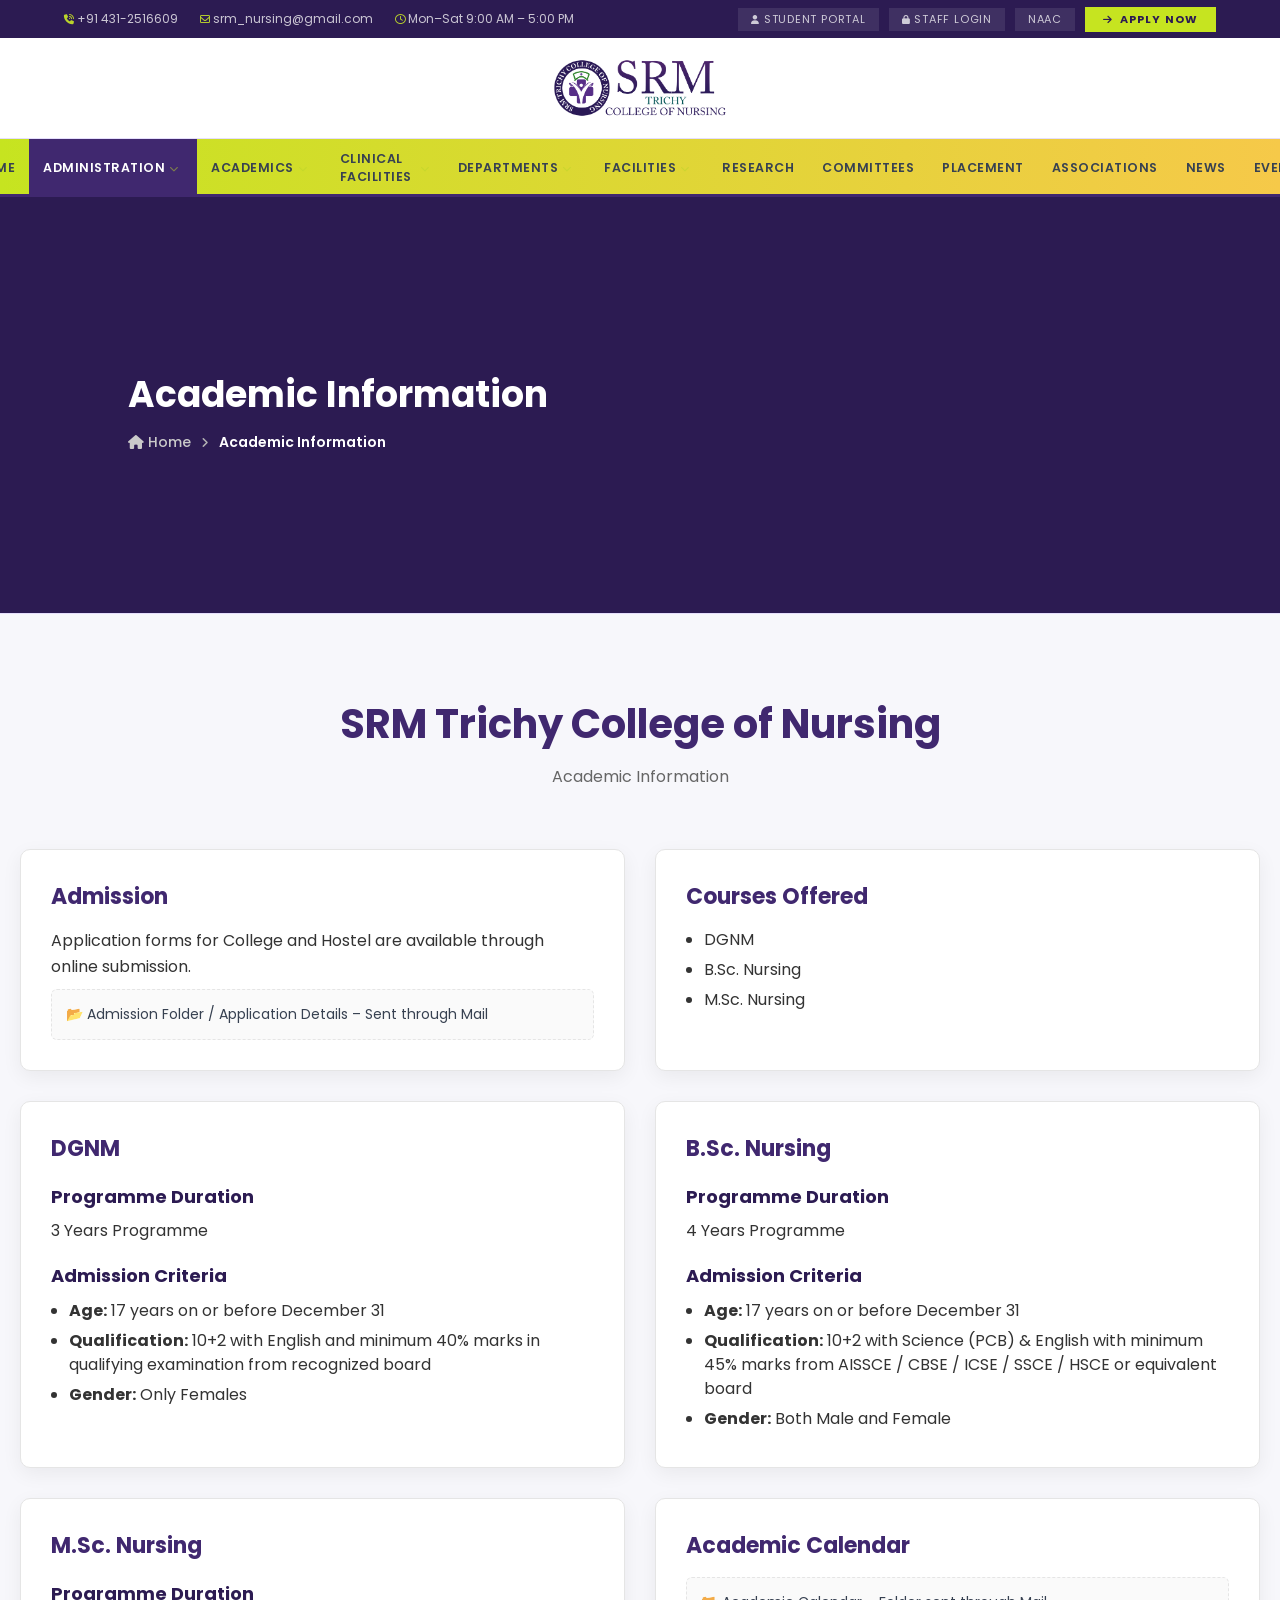
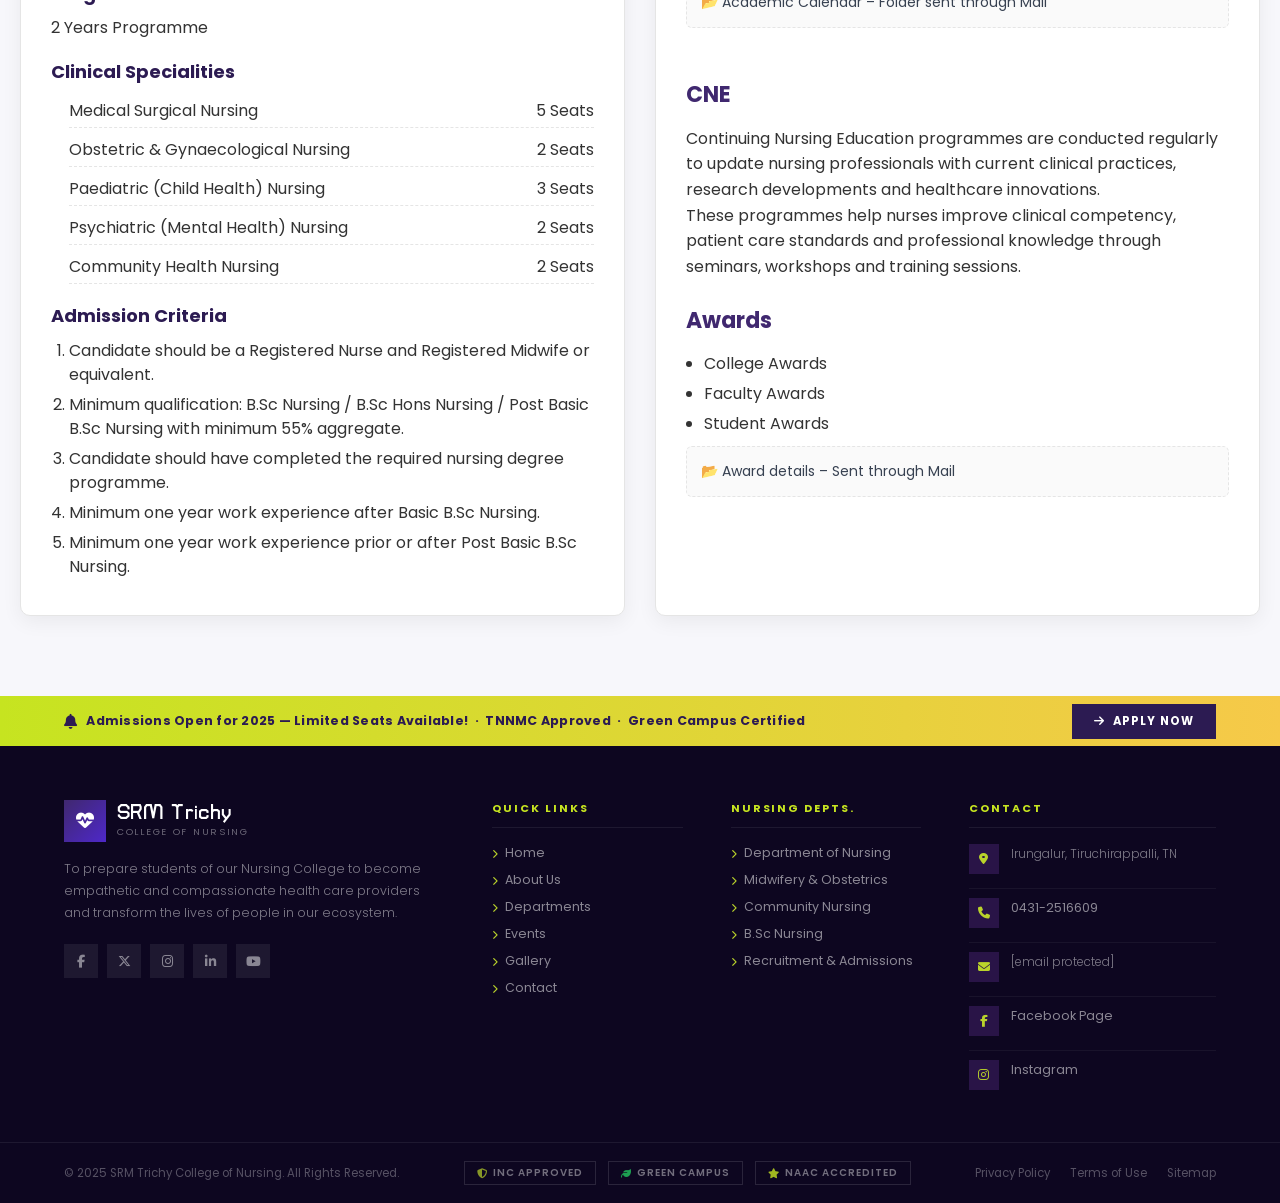
==== academics.html @ 177d3956 "new changes" ====
<!DOCTYPE html>
<html lang="en">
<head>
<meta charset="UTF-8">
<meta name="viewport" content="width=device-width, initial-scale=1.0">
<title>SRM Trichy College of Nursing</title>
<link href="https://fonts.googleapis.com/css2?family=Poppins:ital,wght@0,300;0,400;0,500;0,600;0,700;0,800;1,300;1,400&family=Dancing+Script:wght@600;700&family=Playfair+Display:ital,wght@0,700;0,800;1,600;1,700&display=swap" rel="stylesheet">
<link href="https://fonts.googleapis.com/css2?family=Turret+Road:wght@200;300;400;500;700;800&display=swap" rel="stylesheet">

<link rel="stylesheet" href="https://cdnjs.cloudflare.com/ajax/libs/font-awesome/6.5.0/css/all.min.css">
<link rel="fav icon" href="./assets/images/fav.png">
<link rel="stylesheet" href="./assets/css/common/rootvalue.css">
<link rel="stylesheet" href="./assets/css/common/header_footer.css">
<link rel="stylesheet" href="./assets/css/pages/academics.css">
</head>
<body>

<!-- TOP BAR -->
<div class="topbar">
  <div class="tb-left">
    <span><i class="fa-solid fa-phone-volume"></i>&nbsp;+91 431-2516609</span>
    <a href="#"><i class="fa-regular fa-envelope"></i>&nbsp;<span>srm_nursing@gmail.com</span></a>
    <span><i class="fa-regular fa-clock"></i>&nbsp;Mon–Sat 9:00 AM – 5:00 PM</span>
  </div>
  <div class="tb-right">
    <a href="#" class="tb-pill"><i class="fa-solid fa-user"></i>Student Portal</a>
    <a href="#" class="tb-pill"><i class="fa-solid fa-lock"></i>Staff Login</a>
    <a href="#" class="tb-pill">NAAC</a>
    <a href="#" class="tb-apply"><i class="fa-solid fa-arrow-right"></i> Apply Now</a>
  </div>
</div>
<div class="myDiv">
  <div class="logo-bar">
    <div class="logo-badge">
      <a href="#" class="nav-logo center-logo">
        <img src="./assets/images/logo.png" alt="">
      </a>
    </div>
</div>
<nav id="navbar">
 

<ul class="nav-links">

    <li><a href="index.html">Home</a></li>
    <!-- ADMINISTRATION -->
    <li>
      <a  class="active" href="#">Administration <i class="fa-solid fa-chevron-down chevron"></i></a>
      <div class="dropdown">
        <a href="#"><i class="fa-solid fa-sitemap"></i> Organization Chart</a>
        <a href="#"><i class="fa-solid fa-scale-balanced"></i> Statutory Bodies</a>
        <a href="codeofconduct.html"><i class="fa-solid fa-file-lines"></i> Code of Conduct</a>
      </div>
    </li>
    <!-- ACADEMICS -->
    <li>
      <a href="#">Academics <i class="fa-solid fa-chevron-down chevron"></i></a>
      <div class="dropdown">
        <a href="#"><i class="fa-solid fa-user-check"></i> Admission</a>
        <a href="#"><i class="fa-solid fa-pen-to-square"></i> Application</a>
        <a href="#"><i class="fa-solid fa-graduation-cap"></i> Courses Offered</a>
        <a href="#"><i class="fa-solid fa-calendar-days"></i> Academic Calendar</a>
        <a href="#"><i class="fa-solid fa-award"></i> Awards</a>
      </div>
    </li>

    <!-- CLINICAL FACILITIES -->
    <li>
      <a href="#">Clinical Facilities <i class="fa-solid fa-chevron-down chevron"></i></a>
      <div class="dropdown">
        <a href="#"><i class="fa-solid fa-hospital"></i> Hospital Facilities</a>
        <a href="#"><i class="fa-solid fa-house-medical"></i> Community Settings</a>
        <a href="#"><i class="fa-solid fa-kit-medical"></i> Outreach Camp</a>
      </div>
    </li>

    <!-- DEPARTMENTS -->
    <li>
      <a href="#">Departments <i class="fa-solid fa-chevron-down chevron"></i></a>
      <div class="dropdown">
        <a href="#"><i class="fa-solid fa-stethoscope"></i> Fundamentals of Nursing</a>
        <a href="#"><i class="fa-solid fa-user-doctor"></i> Adult Health Nursing</a>
        <a href="#"><i class="fa-solid fa-house-chimney-medical"></i> Community Health Nursing</a>
        <a href="#"><i class="fa-solid fa-baby"></i> Child Health Nursing</a>
        <a href="#"><i class="fa-solid fa-brain"></i> Mental Health Nursing</a>
        <a href="#"><i class="fa-solid fa-venus"></i> OBG Nursing</a>
      </div>
    </li>

    <!-- FACILITIES -->
    <li>
      <a href="#">Facilities <i class="fa-solid fa-chevron-down chevron"></i></a>
      <div class="dropdown">

        <a href="#"><i class="fa-solid fa-chalkboard"></i> Class Room</a>

        <a href="#"><i class="fa-solid fa-building"></i> Multi Purpose Hall</a>

        <a href="#"><i class="fa-solid fa-book"></i> Library</a>

        <a href="#"><i class="fa-solid fa-flask"></i> Laboratory</a>

        <a href="#"><i class="fa-solid fa-futbol"></i> Sports</a>

        <a href="#"><i class="fa-solid fa-music"></i> Cultural</a>

        <a href="#"><i class="fa-solid fa-bus"></i> Transport</a>

        <a href="#"><i class="fa-solid fa-bed"></i> Hostel</a>

        <a href="#"><i class="fa-solid fa-utensils"></i> Canteen</a>

      </div>
    </li>

    <li><a href="#">Research</a></li>

    <li><a href="#">Committees</a></li>

    <li><a href="#">Placement</a></li>

    <li><a href="#">Associations</a></li>

    <li><a href="#">News</a></li>

    <li><a href="#">Events</a></li>

  </ul>




  <div class="hamburger" onclick="toggleMobileNav()">
    <span></span><span></span><span></span>
  </div>
</nav>
</div>
<div class="mobile-overlay" id="mobileOverlay" onclick="toggleMobileNav()"></div>
<div class="mobile-nav" id="mobileNav">

  <a href="#"><i class="fa-solid fa-house"></i> Home</a>

  <!-- ADMINISTRATION -->
  <div class="mobile-group">
    <a href="#" onclick="toggleSubmenu(event)">
      Administration <i class="fa-solid fa-chevron-down chevron"></i>
    </a>
    <div class="dropdown">
      <a href="#"><i class="fa-solid fa-sitemap"></i> Organization Chart</a>
      <a href="#"><i class="fa-solid fa-scale-balanced"></i> Statutory Bodies</a>
      <a href="#"><i class="fa-solid fa-file-lines"></i> Code of Conduct</a>
    </div>
  </div>

  <!-- ACADEMICS -->
  <div class="mobile-group">
    <a href="#" onclick="toggleSubmenu(event)">
      Academics <i class="fa-solid fa-chevron-down chevron"></i>
    </a>
    <div class="dropdown">
      <a href="#"><i class="fa-solid fa-user-check"></i> Admission</a>
      <a href="#"><i class="fa-solid fa-pen-to-square"></i> Application</a>
      <a href="#"><i class="fa-solid fa-graduation-cap"></i> Courses Offered</a>
      <a href="#"><i class="fa-solid fa-calendar-days"></i> Academic Calendar</a>
      <a href="#"><i class="fa-solid fa-award"></i> Awards</a>
    </div>
  </div>

  <!-- CLINICAL -->
  <div class="mobile-group">
    <a href="#" onclick="toggleSubmenu(event)">
      Clinical Facilities <i class="fa-solid fa-chevron-down chevron"></i>
    </a>
    <div class="dropdown">
      <a href="#"><i class="fa-solid fa-hospital"></i> Hospital Facilities</a>
      <a href="#"><i class="fa-solid fa-house-medical"></i> Community Settings</a>
      <a href="#"><i class="fa-solid fa-kit-medical"></i> Outreach Camp</a>
    </div>
  </div>

  <!-- DIRECT LINKS -->
  <a href="#"><i class="fa-solid fa-flask"></i> Research</a>
  <a href="#"><i class="fa-solid fa-users"></i> Committees</a>
  <a href="#"><i class="fa-solid fa-briefcase"></i> Placement</a>
  <a href="#"><i class="fa-solid fa-calendar"></i> Events</a>

  <a href="#" class="mobile-apply">
    <i class="fa-solid fa-arrow-right"></i> Apply Now 2025–26
  </a>

</div>
<section class="breadcrumb">
  <div class="breadcrumb-container">
    
    <h1 class="breadcrumb-title">Academic Information</h1>

    <div class="breadcrumb-nav">
      <a href="index.html"><i class="fa-solid fa-house"></i> Home</a>
      <span class="bc-sep"><i class="fa-solid fa-angle-right"></i></span>
      <span class="bc-active">Academic Information</span>
    </div>

  </div>
</section>
<section class="acad-section">
  <div class="acad-container">
    <div class="acad-title-main">
      <h1>SRM Trichy College of Nursing</h1>
      <p>Academic Information</p>
    </div>
    <div class="acad-grid">
      <!-- ADMISSION -->
      <div class="acad-card">
      <h2>Admission</h2>

      <p>Application forms for College and Hostel are available through online submission.</p>

      <div class="acad-download">
      📂 Admission Folder / Application Details – Sent through Mail
      </div>

      </div>

      <!-- COURSES OFFERED -->
      <div class="acad-card">
      <h2>Courses Offered</h2>

      <ul>
      <li>DGNM</li>
      <li>B.Sc. Nursing</li>
      <li>M.Sc. Nursing</li>
      </ul>

      </div>

      <!-- DGNM -->
      <div class="acad-card">

      <h2>DGNM</h2>

      <h3>Programme Duration</h3>
      <p>3 Years Programme</p>

      <h3>Admission Criteria</h3>

      <ul>
      <li><strong>Age:</strong> 17 years on or before December 31</li>

      <li><strong>Qualification:</strong>
      10+2 with English and minimum 40% marks in qualifying examination from recognized board
      </li>

      <li><strong>Gender:</strong> Only Females</li>

      </ul>

      </div>

      <!-- BSC NURSING -->
      <div class="acad-card">

      <h2>B.Sc. Nursing</h2>

      <h3>Programme Duration</h3>
      <p>4 Years Programme</p>

      <h3>Admission Criteria</h3>

      <ul>

      <li><strong>Age:</strong> 17 years on or before December 31</li>

      <li>
      <strong>Qualification:</strong>
      10+2 with Science (PCB) & English with minimum 45% marks from AISSCE / CBSE / ICSE / SSCE / HSCE or equivalent board
      </li>

      <li><strong>Gender:</strong> Both Male and Female</li>

      </ul>

      </div>

      <!-- MSC NURSING -->
      <div class="acad-card">

      <h2>M.Sc. Nursing</h2>

      <h3>Programme Duration</h3>
      <p>2 Years Programme</p>

      <h3>Clinical Specialities</h3>

      <ul class="acad-speciality">
      <li>Medical Surgical Nursing <span>5 Seats</span></li>
      <li>Obstetric & Gynaecological Nursing <span>2 Seats</span></li>
      <li>Paediatric (Child Health) Nursing <span>3 Seats</span></li>
      <li>Psychiatric (Mental Health) Nursing <span>2 Seats</span></li>
      <li>Community Health Nursing <span>2 Seats</span></li>
      </ul>

      <h3>Admission Criteria</h3>

      <ol>

      <li>Candidate should be a Registered Nurse and Registered Midwife or equivalent.</li>

      <li>
      Minimum qualification:
      B.Sc Nursing / B.Sc Hons Nursing / Post Basic B.Sc Nursing with minimum 55% aggregate.
      </li>

      <li>Candidate should have completed the required nursing degree programme.</li>

      <li>Minimum one year work experience after Basic B.Sc Nursing.</li>

      <li>
      Minimum one year work experience prior or after Post Basic B.Sc Nursing.
      </li>

      </ol>

      </div>

      <!-- ACADEMIC CALENDAR -->
      <div class="acad-card">

      <h2>Academic Calendar</h2>

      <div class="acad-download">
      📂 Academic Calendar – Folder sent through Mail
      </div>

      <br><br>

      <h2>CNE</h2>

      <p>
      Continuing Nursing Education programmes are conducted regularly to update nursing professionals with current clinical practices, research developments and healthcare innovations.
      </p>

      <p>
      These programmes help nurses improve clinical competency, patient care standards and professional knowledge through seminars, workshops and training sessions.
      </p>

        <br>
        <h2>Awards</h2>

        <ul>

        <li>College Awards</li>

        <li>Faculty Awards</li>

        <li>Student Awards</li>

        </ul>

        <div class="acad-download">
        📂 Award details – Sent through Mail
        </div>

        </div>

      </div>

      <!-- AWARDS -->
      
    </div>
  </div>
</section>
<!-- FOOTER -->
<footer>
  <!-- Alert bar matching screenshot -->
  <div class="footer-alert">
    <p><i class="fa-solid fa-bell"></i> Admissions Open for 2025 — Limited Seats Available! &nbsp;·&nbsp; TNNMC Approved &nbsp;·&nbsp; Green Campus Certified</p>
    <a href="#" class="fa-apbtn"><i class="fa-solid fa-arrow-right"></i> Apply Now</a>
  </div>

  <!-- Main footer columns matching screenshot -->
  <div class="footer-main">
    <!-- Brand -->
    <div class="footer-brand">
      <a href="#" class="footer-logo-row">
        <div class="fl-badge"><i class="fa-solid fa-heart-pulse"></i></div>
        <div class="fl-txt"><div class="fl-srm">SRM Trichy</div><div class="fl-sub">College of Nursing</div></div>
      </a>
      <p>To prepare students of our Nursing College to become empathetic and compassionate health care providers and transform the lives of people in our ecosystem.</p>
      <div class="f-social">
        <a class="f-soc" href="#"><i class="fa-brands fa-facebook-f"></i></a>
        <a class="f-soc" href="#"><i class="fa-brands fa-x-twitter"></i></a>
        <a class="f-soc" href="#"><i class="fa-brands fa-instagram"></i></a>
        <a class="f-soc" href="#"><i class="fa-brands fa-linkedin-in"></i></a>
        <a class="f-soc" href="#"><i class="fa-brands fa-youtube"></i></a>
      </div>
    </div>

    <!-- Quick Links -->
    <div class="footer-col">
      <div class="fcol-title">Quick Links</div>
      <ul>
        <li><a href="#"><i class="fa-solid fa-chevron-right"></i> Home</a></li>
        <li><a href="#"><i class="fa-solid fa-chevron-right"></i> About Us</a></li>
        <li><a href="#"><i class="fa-solid fa-chevron-right"></i> Departments</a></li>
        <li><a href="#"><i class="fa-solid fa-chevron-right"></i> Events</a></li>
        <li><a href="#"><i class="fa-solid fa-chevron-right"></i> Gallery</a></li>
        <li><a href="#"><i class="fa-solid fa-chevron-right"></i> Contact</a></li>
      </ul>
    </div>

    <!-- Nursing Depts -->
    <div class="footer-col">
      <div class="fcol-title">Nursing Depts.</div>
      <ul>
        <li><a href="#"><i class="fa-solid fa-chevron-right"></i> Department of Nursing</a></li>
        <li><a href="#"><i class="fa-solid fa-chevron-right"></i> Midwifery & Obstetrics</a></li>
        <li><a href="#"><i class="fa-solid fa-chevron-right"></i> Community Nursing</a></li>
        <li><a href="#"><i class="fa-solid fa-chevron-right"></i> B.Sc Nursing</a></li>
        <li><a href="#"><i class="fa-solid fa-chevron-right"></i> Recruitment & Admissions</a></li>
      </ul>
    </div>

    <!-- Contact -->
    <div class="footer-col">
      <div class="fcol-title">Contact</div>
      <ul class="fcont-list">
        <li><div class="fci"><i class="fa-solid fa-location-dot"></i></div><span>Irungalur, Tiruchirappalli, TN</span></li>
        <li><div class="fci"><i class="fa-solid fa-phone"></i></div><a href="#">0431-2516609</a></li>
        <li><div class="fci"><i class="fa-solid fa-envelope"></i></div><a href="#"><span class="__cf_email__" data-cfemail="a3c2c7cecad0d0cacccdd0e3cdc08ed0d1ce8dc6c7d68dcacd">[email&#160;protected]</span></a></li>
        <li><div class="fci"><i class="fa-brands fa-facebook-f"></i></div><a href="#">Facebook Page</a></li>
        <li><div class="fci"><i class="fa-brands fa-instagram"></i></div><a href="#">Instagram</a></li>
      </ul>
    </div>
  </div>

   <div class="footer-bottom">
    <p>© 2025 SRM Trichy College of Nursing. All Rights Reserved.</p>
    <div class="fbot-accred">
      <span class="acc-badge"><i class="fa-solid fa-shield-halved"></i> INC Approved</span>
      <span class="acc-badge"><i class="fa-solid fa-leaf"></i> Green Campus</span>
      <span class="acc-badge"><i class="fa-solid fa-star"></i> NAAC Accredited</span>
    </div>
    <div class="fbot-links">
      <a href="#">Privacy Policy</a>
      <a href="#">Terms of Use</a>
      <a href="#">Sitemap</a>
    </div>
  </div>
</footer>

<script src="./assets/js/script.js"></script>
</body>
</html>
---- assets/css/common/rootvalue.css ----
/* ═════════════════════════════════════
   ROOT VALUES + RESET
═════════════════════════════════════ */

:root {

  /* Brand colours */
  --primary:#40286f;
  --primary-dark:#2c1b52;
  --primary-mid:#5a3db5;
  --primary-light:#4e28c9;

  --accent:#bad32b;
  --accent-vivid:#0f8b8f;

  --gold:#c6e420;
  --gold-light:#bad32b;

  --teal:#0ea5a4;
  --green:#22c55e;

  --white:#ffffff;
  --off-white:#faf9ff;
  --light-bg:#f5f1ff;

  --text-dark:#1e1033;
  --text-body:#374151;
  --text-muted:#6b7280;

  --border:#e5defc;

  --orange:#f6c949;

  --main-bg-badge:#f59e0b1f;
  --main-bg-badge-border:#f59e0b66;

  /* Quick link gradients */
  --ql-admission-bg:linear-gradient(135deg,#6a5af9,#8f84ff);
  --ql-results-bg:linear-gradient(135deg,#00b09b,#96c93d);
  --ql-fee-bg:linear-gradient(135deg,#ff9966,#ff5e62);
  --ql-library-bg:linear-gradient(135deg,#36d1dc,#5b86e5);
  --ql-clinical-bg:linear-gradient(135deg,#f7971e,#ffd200);

  /* Section alt background */
  --odd-section-bg:#f0ebff;

  /* Layout */
  --mobile-menu-width:300px;
  --section-padding:88px 10%;
  --nav-h:58px;

  /* Typography */
  --font-main:'Poppins',sans-serif;
  --font-cursive:'Dancing Script',cursive;
  --font-serif:"Turret Road",sans-serif;

  /* Motion */
  --ease:0.3s cubic-bezier(0.4,0,0.2,1);
    
  /* Conduct / Policy Page */
  --policy-bg:#f7f4ff;
  --policy-card:#ffffff;
  --policy-heading:#2c1b52;
  --policy-number:#40286f;

  --policy-border:#e7e1ff;
  --policy-highlight:#f1ecff;

  --policy-student:#5a3db5;
  --policy-hostel:#0ea5a4;
  --policy-ragging:#ef4444;
  --policy-principal:#f59e0b;
  --policy-faculty:#22c55e;
  --policy-support:#6366f1;
  --acad-primary:#40286f;
  --acad-primary-dark:#2c1b52;

  --acad-text:#333;
  --acad-border:#e5e5e5;
  --acad-bg:#ffffff;
  --acad-soft:#f7f7fb;

  --acad-radius:10px;
  --acad-shadow:0 6px 20px rgba(0,0,0,0.06);

  --acad-section-padding:80px 20px;



}

/* RESET */

*,*::before,*::after{
  margin:0;
  padding:0;
  box-sizing:border-box;
}

html{
  scroll-behavior:smooth;
}

body{
  font-family:var(--font-main);
  background:var(--white);
  color:var(--text-body);
  overflow-x:hidden;
}
.rightText{
  text-align:right;
}
/* ==========================================
   BREADCRUMB
========================================== */

.breadcrumb{
  background:var(--primary-dark);
  padding:170px 10% 160px;
  border-bottom:1px solid var(--border);
}

.breadcrumb-container{
  max-width:1200px;
  margin:auto;
}

.breadcrumb-title{
  font-size:36px;
  font-weight:700;
  color:var(--white);
  margin-bottom:10px;
}

.breadcrumb-nav{
  display:flex;
  align-items:center;
  flex-wrap:wrap;
  gap:10px;
  font-size:14px;
  color:var(--text-muted);
}

.breadcrumb-nav a{
  text-decoration:none;
  color:#cacaca;
  font-weight:500;
  transition:var(--ease);
}

.breadcrumb-nav a:hover{
  color:var(--accent-vivid);
}

.bc-sep{
  font-size:12px;
  color:#b3b3b3;
}

.bc-active{
  color:#ffffff;
  font-weight:600;
}
---- assets/css/common/header_footer.css ----
/* ══════════════════════════════════════════════
   TOP BAR
══════════════════════════════════════════════ */
.topbar { background: var(--primary-dark); color: rgba(255,255,255,.75); font-size: 12px; padding: 0 5%; display: flex; justify-content: space-between; align-items: center; height: 38px; }
.topbar a { color: inherit; text-decoration: none; transition: color var(--ease); }
.topbar a:hover { color: var(--gold-light); }
.tb-left { display: flex; gap: 22px; align-items: center; }
.tb-right { display: flex; gap: 10px; align-items: center; }
.tb-pill { background: rgba(255,255,255,.09); padding: 3px 13px; font-size: 11px; letter-spacing: .07em; text-transform: uppercase; transition: background var(--ease); }
.tb-pill:hover { background: var(--primary-light); color: #fff; }
.tb-apply { background: var(--gold); color: var(--primary-dark) !important; padding: 4px 18px; font-size: 11px; font-weight: 700; letter-spacing: .1em; text-transform: uppercase; transition: background var(--ease); display: flex; align-items: center; gap: 7px; }
.tb-apply:hover { background: var(--gold-light); }

.topbar .fa-phone-volume,
.topbar .fa-envelope,
.topbar .fa-clock { color: var(--gold-light); font-size: 10px; }
.tb-pill i { font-size: 9px; margin-right: 4px; }
.tb-apply i { font-size: 10px; }

/* ══════════════════════════════════════════════
   NAVBAR
══════════════════════════════════════════════ */
.myDiv { position: sticky; top: 0; z-index: 1000; }

.logo-bar { display: flex; justify-content: center; align-items: center; padding: 5px 5%; background: var(--white); border-bottom: 1px solid var(--border); }
.logo-badge img { width: 180px; }
.center-logo { gap: 14px; }
.center-logo .logo-txt .brand-srm  { font-size: 28px; }
.center-logo .logo-txt .brand-sub  { font-size: 11px; letter-spacing: .22em; text-align: center; }
.nav-logo { display: flex; align-items: center; gap: 12px; text-decoration: none; overflow: hidden; }
.logo-txt .brand-srm { font-family: var(--font-main); font-size: 23px; font-weight: 600; color: var(--primary); line-height: 1; letter-spacing: -.4px; }
.logo-txt .brand-sub { font-size: 10px; text-transform: uppercase; letter-spacing: .19em; color: var(--text-muted); font-weight: 500; margin-top: 2px; }

nav {
  z-index: 1000;
  background: linear-gradient(90deg, var(--gold), var(--orange));
  border-bottom: 3px solid var(--primary);
  height: var(--nav-h);
  display: flex;
  align-items: center;
  padding: 0 5%;
  gap: 22px;
  transition: box-shadow var(--ease);
}
nav.scrolled { box-shadow: 0 4px 24px rgba(64,40,111,.16); }

#navbar { justify-content: center; }
#navbar a i, #mobileNav a i { color: var(--accent); font-size: 9px; width: 14px; }

.nav-links { display: flex; list-style: none; flex: 1; justify-content: center; }
.nav-links li { position: relative; }
.nav-links li > a { display: flex; align-items: center; gap: 4px; padding: 0 14px; height: var(--nav-h); font-size: 12.5px; font-weight: 600; letter-spacing: .04em; text-transform: uppercase; color: var(--text-body); text-decoration: none; margin-bottom: -3px; transition: color var(--ease), border-color var(--ease); }
.nav-links li > a:hover, .nav-links li > a.active { color: var(--white); background: var(--primary); border-bottom-color: var(--accent); }
.chevron { font-size: 8px; opacity: .5; }

.dropdown { display: none; position: absolute; top: 100%; left: 0; background: var(--white); min-width: 250px; border: 1px solid var(--border); border-top: 3px solid var(--accent); z-index: 9999; animation: dropIn .2s ease; }
@keyframes dropIn { from { opacity: 0; transform: translateY(-8px); } to { opacity: 1; transform: none; } }
.nav-links li:hover .dropdown { display: block; }
.dropdown a { display: block !important; padding: 10px 18px !important; font-size: 12.5px !important; color: var(--text-body) !important; font-weight: 400 !important; text-transform: none !important; border-bottom: 1px solid var(--border) !important; height: auto !important; margin-bottom: 0 !important; transition: background var(--ease), padding-left var(--ease) !important; text-decoration: none; }
.dropdown a:last-child  { border-bottom: none !important; }
.dropdown a:hover { background: var(--light-bg) !important; color: var(--primary-light) !important; padding-left: 24px !important; }

.nav-cta { background: var(--primary-light); color: #fff !important; padding: 10px 20px; font-size: 12px; font-weight: 700; letter-spacing: .07em; text-transform: uppercase; text-decoration: none; flex-shrink: 0; transition: background var(--ease); display: flex; align-items: center; gap: 7px; }
.nav-cta:hover { background: var(--accent-vivid); }

.hamburger { display: none; flex-direction: column; gap: 5px; cursor: pointer; padding: 6px; margin-left: auto; }
.hamburger span { width: 24px; height: 2px; background: var(--primary); display: block; }

footer { background: #0d0620; padding: 0; }
.footer-alert { background: linear-gradient(90deg, var(--gold), var(--orange)); padding: 0 5%; display: flex; justify-content: space-between; align-items: center; height: 50px; }
.footer-alert p { font-size: 12.5px; font-weight: 700; color: var(--primary-dark); display: flex; align-items: center; gap: 9px; letter-spacing: .02em; }
.footer-alert p i { font-size: 15px; }
.fa-apbtn { background: var(--primary-dark); color: #fff; padding: 9px 22px; font-size: 11.5px; font-weight: 700; letter-spacing: .1em; text-transform: uppercase; text-decoration: none; display: flex; align-items: center; gap: 7px; transition: background var(--ease); flex-shrink: 0; }
.fa-apbtn:hover { background: var(--primary-light); }
.footer-main { padding: 54px 5% 38px; display: grid; grid-template-columns: 2fr 1fr 1fr 1.3fr; gap: 48px; border-bottom: 1px solid rgba(255,255,255,.07); }
.footer-logo-row { display: flex; align-items: center; gap: 11px; margin-bottom: 16px; text-decoration: none; }
.fl-badge { width: 42px; height: 42px; background: linear-gradient(135deg, var(--primary), var(--primary-light)); display: flex; align-items: center; justify-content: center; flex-shrink: 0; }
.fl-badge i { color: #fff; font-size: 18px; }
.fl-txt .fl-srm { font-family: var(--font-serif); font-size: 20px; font-weight: 800; color: #fff; line-height: 1; }
.fl-txt .fl-sub { font-size: 9.5px; text-transform: uppercase; letter-spacing: .18em; color: rgba(255,255,255,.38); margin-top: 2px; }
.footer-brand p { font-size: 12.5px; color: rgba(255,255,255,.48); line-height: 1.75; font-weight: 300; margin-bottom: 20px; }
.f-social { display: flex; gap: 9px; }
.f-soc { width: 34px; height: 34px; background: rgba(255,255,255,.07); display: flex; align-items: center; justify-content: center; color: rgba(255,255,255,.48); text-decoration: none; transition: all var(--ease); }
.f-soc:hover { background: var(--primary-light); color: #fff; }
.f-soc i { font-size: 13px; }
.fcol-title { font-size: 11px; text-transform: uppercase; letter-spacing: .18em; color: var(--gold); font-weight: 700; margin-bottom: 16px; padding-bottom: 10px; border-bottom: 1px solid rgba(255,255,255,.07); }
.footer-col ul { list-style: none; }
.footer-col ul li { margin-bottom: 9px; }
.footer-col ul li a { font-size: 12.5px; color: rgba(255,255,255,.52); text-decoration: none; display: flex; align-items: center; gap: 7px; transition: color var(--ease), padding-left var(--ease); font-weight: 400; }
.footer-col ul li a:hover { color: var(--gold-light); padding-left: 5px; }
.footer-col ul li a i { font-size: 9px; color: var(--accent); flex-shrink: 0; }
.fcont-list { list-style: none; }
.fcont-list li { display: flex; gap: 12px; align-items: flex-start; margin-bottom: 14px; padding-bottom: 14px; border-bottom: 1px solid rgba(255,255,255,.05); }
.fcont-list li:last-child { border-bottom: none; margin-bottom: 0; }
.fci { width: 30px; height: 30px; flex-shrink: 0; background: rgba(168,85,247,.18); display: flex; align-items: center; justify-content: center; }
.fci i { color: var(--accent); font-size: 12px; }
.fcont-list span { font-size: 12px; color: rgba(255,255,255,.48); line-height: 1.6; font-weight: 300; }
.fcont-list a { color: rgba(255,255,255,.48); text-decoration: none; font-size: 12px; font-weight: 300; line-height: 1.6; display: block; transition: color var(--ease); }
.fcont-list a:hover { color: var(--gold-light); }
.footer-bottom { padding: 18px 5%; display: flex; justify-content: space-between; align-items: center; flex-wrap: wrap; gap: 12px; }
.footer-bottom p { font-size: 11.5px; color: rgba(255,255,255,.3); }
.fbot-links { display: flex; gap: 20px; }
.fbot-links a { font-size: 11.5px; color: rgba(255,255,255,.3); text-decoration: none; transition: color var(--ease); }
.fbot-links a:hover { color: var(--gold-light); }
.fbot-accred { display: flex; gap: 12px; align-items: center; flex-wrap: wrap; }
.acc-badge { border: 1px solid rgba(255,255,255,.12); padding: 3px 12px; font-size: 10px; color: rgba(255,255,255,.42); letter-spacing: .1em; font-weight: 600; text-transform: uppercase; display: flex; align-items: center; gap: 5px; }
.acc-badge .fa-shield-halved { color: var(--accent); opacity: .7; }
.acc-badge .fa-leaf  { color: var(--green); opacity: .8; }
.acc-badge .fa-star  { color: var(--gold);  opacity: .8; }

/* ══════════════════════════════════════════════
   MOBILE NAV
══════════════════════════════════════════════ */
.mobile-nav { position: fixed; top: 0; right: 0; transform: translateX(100%); width: var(--mobile-menu-width); height: 100vh; background: var(--white); border-left: 1px solid var(--border); padding: 80px 24px; transition: transform var(--ease); z-index: 2000; overflow-y: auto; }
.mobile-apply { color: var(--primary-light); font-weight: 700; margin-top: 10px; }
.mobile-overlay { position: fixed; inset: 0; background: rgba(0,0,0,.45); opacity: 0; visibility: hidden; pointer-events: none; transition: opacity var(--ease); z-index: 1500; }
.mobile-overlay.open { opacity: 1; visibility: visible; pointer-events: auto; }
.mobile-nav.open { transform: translateX(0); right: 0; }
.mobile-nav a { display: block; padding: 11px 0; font-size: 13.5px; font-weight: 500; color: var(--text-body); text-decoration: none; border-bottom: 1px solid var(--border); }
.mobile-nav a:hover { color: var(--primary-light); }
.mobile-group .dropdown { display: none; position: relative; border: none; min-width: auto; animation: none; }
.mobile-group.open .dropdown { display: block; }
---- assets/css/pages/academics.css ----
/* ======================================
   ACADEMIC PAGE
====================================== */

.acad-section{
padding:var(--acad-section-padding);
background:var(--acad-soft);
}

.acad-container{
max-width:1300px;
margin:auto;
}

/* TITLE */

.acad-title-main{
text-align:center;
margin-bottom:60px;
}

.acad-title-main h1{
font-size:40px;
color:var(--acad-primary);
margin-bottom:10px;
}

.acad-title-main p{
color:#666;
font-size:16px;
}

/* GRID */

.acad-grid{
display:grid;
grid-template-columns:repeat(auto-fit,minmax(520px,1fr));
gap:30px;
}

/* CARD */

.acad-card{
background:var(--acad-bg);
padding:30px;
border-radius:var(--acad-radius);
box-shadow:var(--acad-shadow);
border:1px solid var(--acad-border);
}

.acad-card h2{
color:var(--acad-primary);
margin-bottom:15px;
font-size:22px;
}

.acad-card h3{
margin-top:18px;
margin-bottom:8px;
font-size:18px;
color:var(--acad-primary-dark);
}

.acad-card p{
color:var(--acad-text);
line-height:1.6;
}

.acad-card ul,
.acad-card ol{
padding-left:18px;
margin-top:10px;
}

.acad-card li{
margin-bottom:6px;
line-height:1.5;
color:var(--acad-text);
}

/* SPECIALITY LIST */

.acad-speciality{
margin-top:10px;
}

.acad-speciality li{
display:flex;
justify-content:space-between;
border-bottom:1px dashed var(--acad-border);
padding:4px 0;
}

/* DOWNLOAD BOX */

.acad-download{
margin-top:10px;
padding:14px;
background:#fafafa;
border:1px dashed var(--acad-border);
border-radius:6px;
font-size:14px;
}
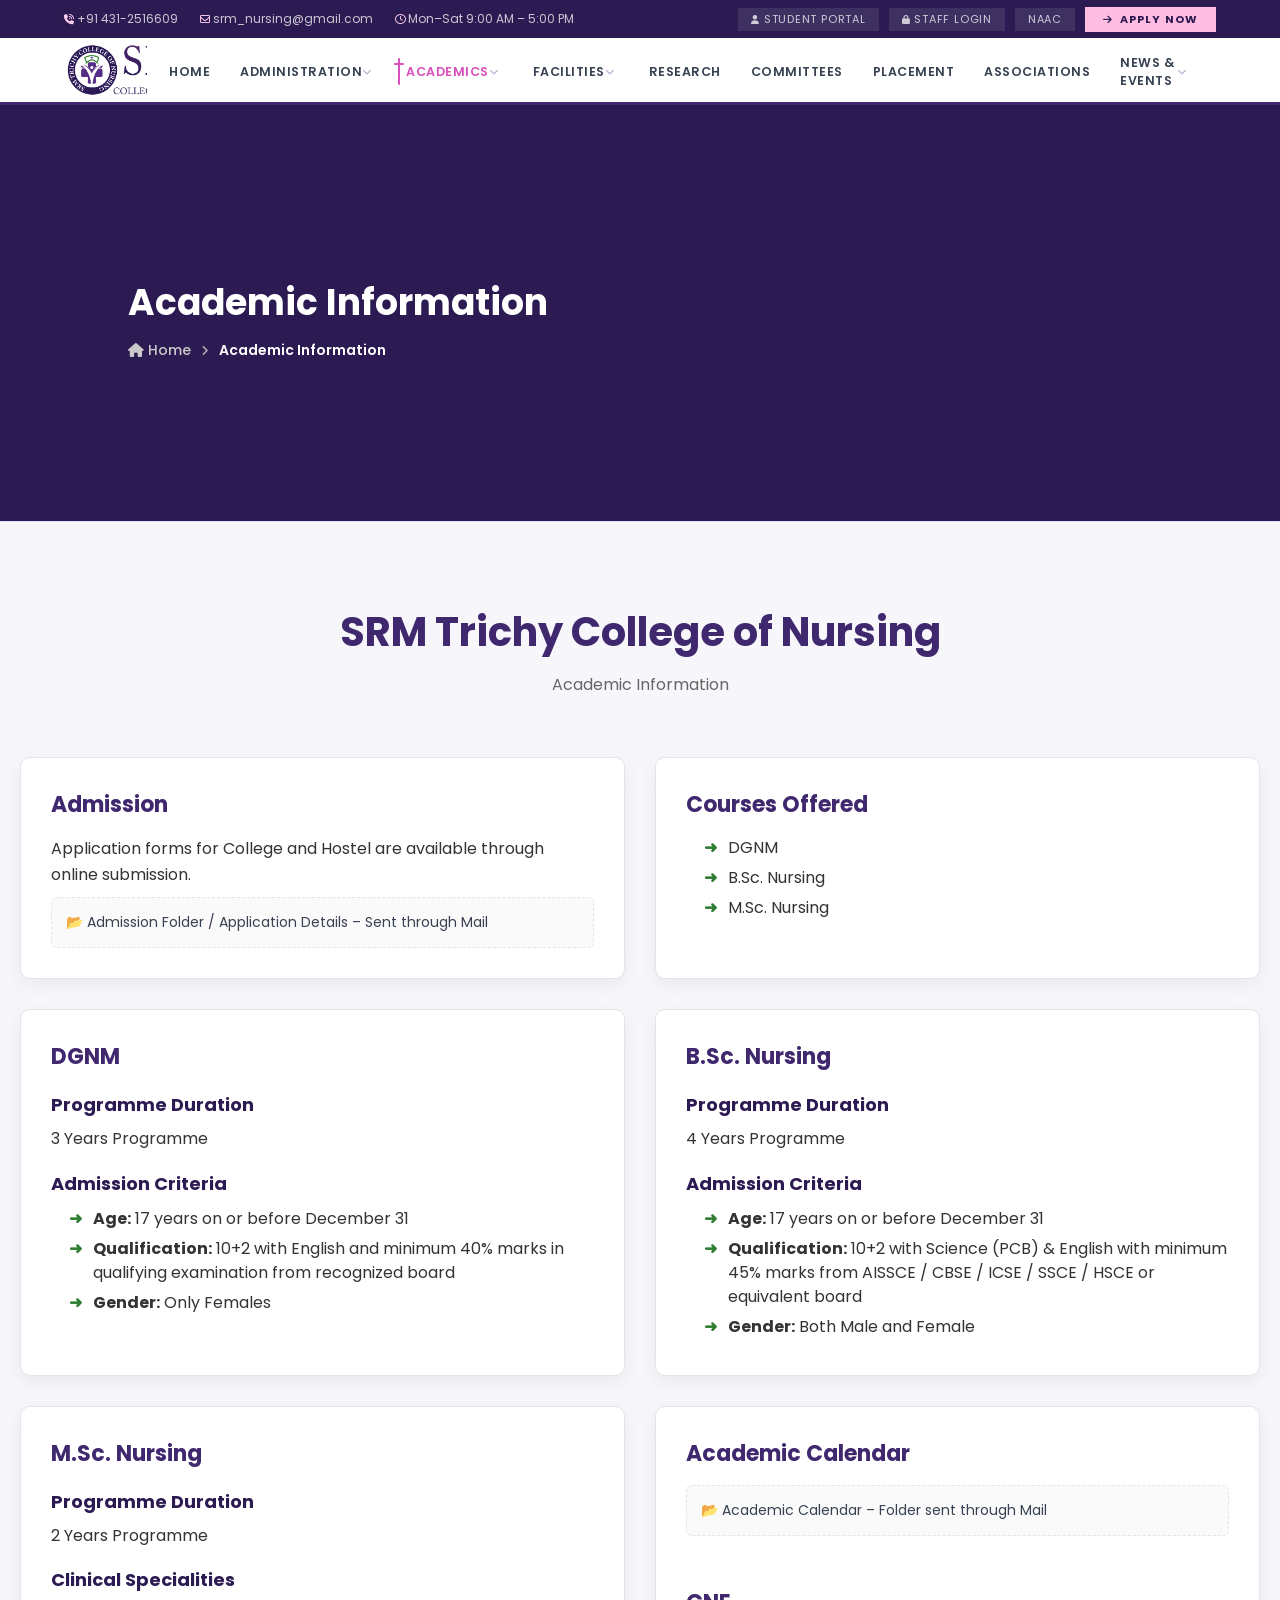
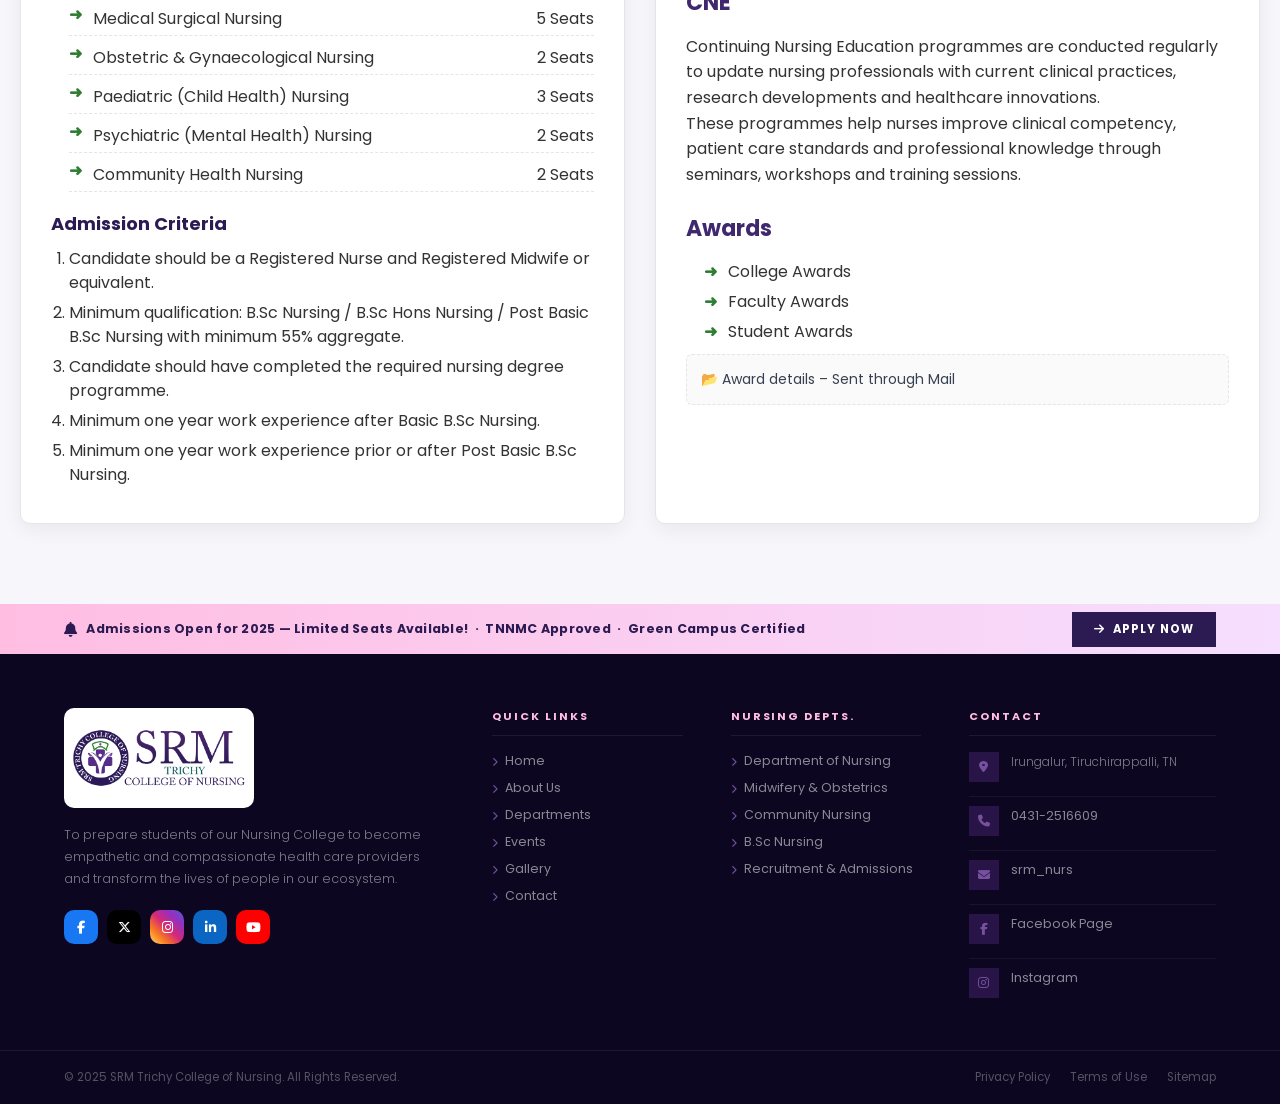
==== commit 311099ef: "New All Changes" ====
--- a/academics.html
+++ b/academics.html
@@ -14,181 +14,13 @@
 <link rel="stylesheet" href="./assets/css/pages/academics.css">
 </head>
 <body>
-
 <!-- TOP BAR -->
-<div class="topbar">
-  <div class="tb-left">
-    <span><i class="fa-solid fa-phone-volume"></i>&nbsp;+91 431-2516609</span>
-    <a href="#"><i class="fa-regular fa-envelope"></i>&nbsp;<span>srm_nursing@gmail.com</span></a>
-    <span><i class="fa-regular fa-clock"></i>&nbsp;Mon–Sat 9:00 AM – 5:00 PM</span>
-  </div>
-  <div class="tb-right">
-    <a href="#" class="tb-pill"><i class="fa-solid fa-user"></i>Student Portal</a>
-    <a href="#" class="tb-pill"><i class="fa-solid fa-lock"></i>Staff Login</a>
-    <a href="#" class="tb-pill">NAAC</a>
-    <a href="#" class="tb-apply"><i class="fa-solid fa-arrow-right"></i> Apply Now</a>
-  </div>
-</div>
-<div class="myDiv">
-  <div class="logo-bar">
-    <div class="logo-badge">
-      <a href="#" class="nav-logo center-logo">
-        <img src="./assets/images/logo.png" alt="">
-      </a>
-    </div>
-</div>
-<nav id="navbar">
- 
-
-<ul class="nav-links">
-
-    <li><a href="index.html">Home</a></li>
-    <!-- ADMINISTRATION -->
-    <li>
-      <a  class="active" href="#">Administration <i class="fa-solid fa-chevron-down chevron"></i></a>
-      <div class="dropdown">
-        <a href="#"><i class="fa-solid fa-sitemap"></i> Organization Chart</a>
-        <a href="#"><i class="fa-solid fa-scale-balanced"></i> Statutory Bodies</a>
-        <a href="codeofconduct.html"><i class="fa-solid fa-file-lines"></i> Code of Conduct</a>
-      </div>
-    </li>
-    <!-- ACADEMICS -->
-    <li>
-      <a href="#">Academics <i class="fa-solid fa-chevron-down chevron"></i></a>
-      <div class="dropdown">
-        <a href="#"><i class="fa-solid fa-user-check"></i> Admission</a>
-        <a href="#"><i class="fa-solid fa-pen-to-square"></i> Application</a>
-        <a href="#"><i class="fa-solid fa-graduation-cap"></i> Courses Offered</a>
-        <a href="#"><i class="fa-solid fa-calendar-days"></i> Academic Calendar</a>
-        <a href="#"><i class="fa-solid fa-award"></i> Awards</a>
-      </div>
-    </li>
-
-    <!-- CLINICAL FACILITIES -->
-    <li>
-      <a href="#">Clinical Facilities <i class="fa-solid fa-chevron-down chevron"></i></a>
-      <div class="dropdown">
-        <a href="#"><i class="fa-solid fa-hospital"></i> Hospital Facilities</a>
-        <a href="#"><i class="fa-solid fa-house-medical"></i> Community Settings</a>
-        <a href="#"><i class="fa-solid fa-kit-medical"></i> Outreach Camp</a>
-      </div>
-    </li>
-
-    <!-- DEPARTMENTS -->
-    <li>
-      <a href="#">Departments <i class="fa-solid fa-chevron-down chevron"></i></a>
-      <div class="dropdown">
-        <a href="#"><i class="fa-solid fa-stethoscope"></i> Fundamentals of Nursing</a>
-        <a href="#"><i class="fa-solid fa-user-doctor"></i> Adult Health Nursing</a>
-        <a href="#"><i class="fa-solid fa-house-chimney-medical"></i> Community Health Nursing</a>
-        <a href="#"><i class="fa-solid fa-baby"></i> Child Health Nursing</a>
-        <a href="#"><i class="fa-solid fa-brain"></i> Mental Health Nursing</a>
-        <a href="#"><i class="fa-solid fa-venus"></i> OBG Nursing</a>
-      </div>
-    </li>
-
-    <!-- FACILITIES -->
-    <li>
-      <a href="#">Facilities <i class="fa-solid fa-chevron-down chevron"></i></a>
-      <div class="dropdown">
-
-        <a href="#"><i class="fa-solid fa-chalkboard"></i> Class Room</a>
-
-        <a href="#"><i class="fa-solid fa-building"></i> Multi Purpose Hall</a>
-
-        <a href="#"><i class="fa-solid fa-book"></i> Library</a>
-
-        <a href="#"><i class="fa-solid fa-flask"></i> Laboratory</a>
-
-        <a href="#"><i class="fa-solid fa-futbol"></i> Sports</a>
-
-        <a href="#"><i class="fa-solid fa-music"></i> Cultural</a>
-
-        <a href="#"><i class="fa-solid fa-bus"></i> Transport</a>
-
-        <a href="#"><i class="fa-solid fa-bed"></i> Hostel</a>
-
-        <a href="#"><i class="fa-solid fa-utensils"></i> Canteen</a>
-
-      </div>
-    </li>
-
-    <li><a href="#">Research</a></li>
-
-    <li><a href="#">Committees</a></li>
-
-    <li><a href="#">Placement</a></li>
-
-    <li><a href="#">Associations</a></li>
-
-    <li><a href="#">News</a></li>
-
-    <li><a href="#">Events</a></li>
-
-  </ul>
-
-
-
-
-  <div class="hamburger" onclick="toggleMobileNav()">
-    <span></span><span></span><span></span>
-  </div>
-</nav>
-</div>
+<div class="topbar" id="topBar"></div>
+
+<nav id="navbar"></nav>
+
 <div class="mobile-overlay" id="mobileOverlay" onclick="toggleMobileNav()"></div>
-<div class="mobile-nav" id="mobileNav">
-
-  <a href="#"><i class="fa-solid fa-house"></i> Home</a>
-
-  <!-- ADMINISTRATION -->
-  <div class="mobile-group">
-    <a href="#" onclick="toggleSubmenu(event)">
-      Administration <i class="fa-solid fa-chevron-down chevron"></i>
-    </a>
-    <div class="dropdown">
-      <a href="#"><i class="fa-solid fa-sitemap"></i> Organization Chart</a>
-      <a href="#"><i class="fa-solid fa-scale-balanced"></i> Statutory Bodies</a>
-      <a href="#"><i class="fa-solid fa-file-lines"></i> Code of Conduct</a>
-    </div>
-  </div>
-
-  <!-- ACADEMICS -->
-  <div class="mobile-group">
-    <a href="#" onclick="toggleSubmenu(event)">
-      Academics <i class="fa-solid fa-chevron-down chevron"></i>
-    </a>
-    <div class="dropdown">
-      <a href="#"><i class="fa-solid fa-user-check"></i> Admission</a>
-      <a href="#"><i class="fa-solid fa-pen-to-square"></i> Application</a>
-      <a href="#"><i class="fa-solid fa-graduation-cap"></i> Courses Offered</a>
-      <a href="#"><i class="fa-solid fa-calendar-days"></i> Academic Calendar</a>
-      <a href="#"><i class="fa-solid fa-award"></i> Awards</a>
-    </div>
-  </div>
-
-  <!-- CLINICAL -->
-  <div class="mobile-group">
-    <a href="#" onclick="toggleSubmenu(event)">
-      Clinical Facilities <i class="fa-solid fa-chevron-down chevron"></i>
-    </a>
-    <div class="dropdown">
-      <a href="#"><i class="fa-solid fa-hospital"></i> Hospital Facilities</a>
-      <a href="#"><i class="fa-solid fa-house-medical"></i> Community Settings</a>
-      <a href="#"><i class="fa-solid fa-kit-medical"></i> Outreach Camp</a>
-    </div>
-  </div>
-
-  <!-- DIRECT LINKS -->
-  <a href="#"><i class="fa-solid fa-flask"></i> Research</a>
-  <a href="#"><i class="fa-solid fa-users"></i> Committees</a>
-  <a href="#"><i class="fa-solid fa-briefcase"></i> Placement</a>
-  <a href="#"><i class="fa-solid fa-calendar"></i> Events</a>
-
-  <a href="#" class="mobile-apply">
-    <i class="fa-solid fa-arrow-right"></i> Apply Now 2025–26
-  </a>
-
-</div>
+<div class="mobile-nav" id="mobileNav"></div>
 <section class="breadcrumb">
   <div class="breadcrumb-container">
     
@@ -370,84 +202,9 @@
   </div>
 </section>
 <!-- FOOTER -->
-<footer>
-  <!-- Alert bar matching screenshot -->
-  <div class="footer-alert">
-    <p><i class="fa-solid fa-bell"></i> Admissions Open for 2025 — Limited Seats Available! &nbsp;·&nbsp; TNNMC Approved &nbsp;·&nbsp; Green Campus Certified</p>
-    <a href="#" class="fa-apbtn"><i class="fa-solid fa-arrow-right"></i> Apply Now</a>
-  </div>
-
-  <!-- Main footer columns matching screenshot -->
-  <div class="footer-main">
-    <!-- Brand -->
-    <div class="footer-brand">
-      <a href="#" class="footer-logo-row">
-        <div class="fl-badge"><i class="fa-solid fa-heart-pulse"></i></div>
-        <div class="fl-txt"><div class="fl-srm">SRM Trichy</div><div class="fl-sub">College of Nursing</div></div>
-      </a>
-      <p>To prepare students of our Nursing College to become empathetic and compassionate health care providers and transform the lives of people in our ecosystem.</p>
-      <div class="f-social">
-        <a class="f-soc" href="#"><i class="fa-brands fa-facebook-f"></i></a>
-        <a class="f-soc" href="#"><i class="fa-brands fa-x-twitter"></i></a>
-        <a class="f-soc" href="#"><i class="fa-brands fa-instagram"></i></a>
-        <a class="f-soc" href="#"><i class="fa-brands fa-linkedin-in"></i></a>
-        <a class="f-soc" href="#"><i class="fa-brands fa-youtube"></i></a>
-      </div>
-    </div>
-
-    <!-- Quick Links -->
-    <div class="footer-col">
-      <div class="fcol-title">Quick Links</div>
-      <ul>
-        <li><a href="#"><i class="fa-solid fa-chevron-right"></i> Home</a></li>
-        <li><a href="#"><i class="fa-solid fa-chevron-right"></i> About Us</a></li>
-        <li><a href="#"><i class="fa-solid fa-chevron-right"></i> Departments</a></li>
-        <li><a href="#"><i class="fa-solid fa-chevron-right"></i> Events</a></li>
-        <li><a href="#"><i class="fa-solid fa-chevron-right"></i> Gallery</a></li>
-        <li><a href="#"><i class="fa-solid fa-chevron-right"></i> Contact</a></li>
-      </ul>
-    </div>
-
-    <!-- Nursing Depts -->
-    <div class="footer-col">
-      <div class="fcol-title">Nursing Depts.</div>
-      <ul>
-        <li><a href="#"><i class="fa-solid fa-chevron-right"></i> Department of Nursing</a></li>
-        <li><a href="#"><i class="fa-solid fa-chevron-right"></i> Midwifery & Obstetrics</a></li>
-        <li><a href="#"><i class="fa-solid fa-chevron-right"></i> Community Nursing</a></li>
-        <li><a href="#"><i class="fa-solid fa-chevron-right"></i> B.Sc Nursing</a></li>
-        <li><a href="#"><i class="fa-solid fa-chevron-right"></i> Recruitment & Admissions</a></li>
-      </ul>
-    </div>
-
-    <!-- Contact -->
-    <div class="footer-col">
-      <div class="fcol-title">Contact</div>
-      <ul class="fcont-list">
-        <li><div class="fci"><i class="fa-solid fa-location-dot"></i></div><span>Irungalur, Tiruchirappalli, TN</span></li>
-        <li><div class="fci"><i class="fa-solid fa-phone"></i></div><a href="#">0431-2516609</a></li>
-        <li><div class="fci"><i class="fa-solid fa-envelope"></i></div><a href="#"><span class="__cf_email__" data-cfemail="a3c2c7cecad0d0cacccdd0e3cdc08ed0d1ce8dc6c7d68dcacd">[email&#160;protected]</span></a></li>
-        <li><div class="fci"><i class="fa-brands fa-facebook-f"></i></div><a href="#">Facebook Page</a></li>
-        <li><div class="fci"><i class="fa-brands fa-instagram"></i></div><a href="#">Instagram</a></li>
-      </ul>
-    </div>
-  </div>
-
-   <div class="footer-bottom">
-    <p>© 2025 SRM Trichy College of Nursing. All Rights Reserved.</p>
-    <div class="fbot-accred">
-      <span class="acc-badge"><i class="fa-solid fa-shield-halved"></i> INC Approved</span>
-      <span class="acc-badge"><i class="fa-solid fa-leaf"></i> Green Campus</span>
-      <span class="acc-badge"><i class="fa-solid fa-star"></i> NAAC Accredited</span>
-    </div>
-    <div class="fbot-links">
-      <a href="#">Privacy Policy</a>
-      <a href="#">Terms of Use</a>
-      <a href="#">Sitemap</a>
-    </div>
-  </div>
-</footer>
+<footer id="myFooter"></footer>
 
 <script src="./assets/js/script.js"></script>
+<script src="./assets/js/header.js"></script>
 </body>
 </html>
--- a/assets/css/common/rootvalue.css
+++ b/assets/css/common/rootvalue.css
@@ -3,69 +3,52 @@
 ═════════════════════════════════════ */
 
 :root {
-
   /* Brand colours */
   --primary:#40286f;
   --primary-dark:#2c1b52;
   --primary-mid:#5a3db5;
   --primary-light:#4e28c9;
-
-  --accent:#bad32b;
+  --accent:#76529e;
   --accent-vivid:#0f8b8f;
-
-  --gold:#c6e420;
-  --gold-light:#bad32b;
-
+  --gold:#ffbde2;
+  --gold-light:#ffceef;
   --teal:#0ea5a4;
   --green:#22c55e;
-
   --white:#ffffff;
   --off-white:#faf9ff;
   --light-bg:#f5f1ff;
-
   --text-dark:#1e1033;
   --text-body:#374151;
   --text-muted:#6b7280;
-
   --border:#e5defc;
-
-  --orange:#f6c949;
-
-  --main-bg-badge:#f59e0b1f;
-  --main-bg-badge-border:#f59e0b66;
-
+  --orange:#f6deff;
+  --main-bg-badge:#f50be21f;
+  --main-bg-badge-border:#f50b8066;
   /* Quick link gradients */
   --ql-admission-bg:linear-gradient(135deg,#6a5af9,#8f84ff);
   --ql-results-bg:linear-gradient(135deg,#00b09b,#96c93d);
   --ql-fee-bg:linear-gradient(135deg,#ff9966,#ff5e62);
   --ql-library-bg:linear-gradient(135deg,#36d1dc,#5b86e5);
   --ql-clinical-bg:linear-gradient(135deg,#f7971e,#ffd200);
-
   /* Section alt background */
   --odd-section-bg:#f0ebff;
-
   /* Layout */
   --mobile-menu-width:300px;
   --section-padding:88px 10%;
   --nav-h:58px;
-
   /* Typography */
   --font-main:'Poppins',sans-serif;
   --font-cursive:'Dancing Script',cursive;
-  --font-serif:"Turret Road",sans-serif;
-
+  --font-serif:"Montserrat Alternates", sans-serif;
   /* Motion */
   --ease:0.3s cubic-bezier(0.4,0,0.2,1);
-    
   /* Conduct / Policy Page */
   --policy-bg:#f7f4ff;
   --policy-card:#ffffff;
   --policy-heading:#2c1b52;
   --policy-number:#40286f;
-
   --policy-border:#e7e1ff;
   --policy-highlight:#f1ecff;
-
   --policy-student:#5a3db5;
   --policy-hostel:#0ea5a4;
   --policy-ragging:#ef4444;
@@ -74,19 +57,65 @@
   --policy-support:#6366f1;
   --acad-primary:#40286f;
   --acad-primary-dark:#2c1b52;
-
   --acad-text:#333;
   --acad-border:#e5e5e5;
   --acad-bg:#ffffff;
   --acad-soft:#f7f7fb;
-
   --acad-radius:10px;
   --acad-shadow:0 6px 20px rgba(0,0,0,0.06);
-
   --acad-section-padding:80px 20px;
 
-
-
+  --fac-card-radius:18px;
+  --fac-img-height:220px;
+  --fac-overlay:linear-gradient(to top, rgba(0,0,0,0.6), transparent);
+  --fac-title-size:20px;
+  --fac-desc-size:14px;
+  --fac-gap:30px;
+  --fac-card-padding:18px;
+  --fac-hover-scale:1.05;
+  --fac-transition:0.4s ease;
+
+  --clinical-card-radius:20px;
+  --clinical-img-height:240px;
+  --clinical-overlay:linear-gradient(to top, rgba(0,0,0,0.65), transparent);
+  --clinical-title-size:22px;
+  --clinical-desc-size:14px;
+  --clinical-gap:30px;
+  --clinical-padding:20px;
+  --clinical-hover-scale:1.06;
+  --clinical-transition:0.4s ease;
+  --clinical-section-gap:50px;
+
+  --research-card-radius:16px;
+  --research-gap:30px;
+  --research-padding:24px;
+  --research-title-size:22px;
+  --research-table-head:#f1ecff;
+  --research-table-border:#e5defc;
+  --research-table-text:#374151;
+  --research-row-hover:#f9f7ff;
+
+  --placement-card-radius:16px;
+  --placement-shadow:0 10px 30px rgba(0,0,0,0.08);
+  --placement-hover-shadow:0 15px 40px rgba(0,0,0,0.12);
+  --placement-badge-bg:#f1ecff;
+  --placement-divider:#e5defc;
+  --placement-highlight:#f7f4ff;
+
+  /* ASSOCIATION PAGE */
+  --assoc-card-radius:18px;
+  --assoc-section-gap:60px;
+  --assoc-card-padding:28px;
+  --assoc-title-size:26px;
+  --assoc-subtitle-size:18px;
+  --assoc-line:#dcd6ff;
+  --assoc-highlight:#f4f1ff;
+  --assoc-gradient:linear-gradient(135deg,var(--primary),var(--primary-mid));
+  --assoc-soft-bg:#fbfaff;
+  --assoc-icon-bg:#ede9ff;
+  --assoc-border:#e6e1ff;
+  --assoc-shadow:0 8px 30px rgba(64,40,111,0.08);
+  --assoc-hover:0.35s ease;
 }
 
 /* RESET */
@@ -160,4 +189,90 @@
 .bc-active{
   color:#ffffff;
   font-weight:600;
-}+}
+
+.clinical-list li,
+.acad-card ul li,
+.meeting-box ul li
+{
+  list-style:none;
+  padding-left:24px;
+  position:relative;
+}
+.clinical-list li::before,
+.acad-card ul li::before,
+.meeting-box ul li::before {
+  content: "➜";
+  position: absolute;
+  left: 0;
+  top: 0;
+  color: #2e7d32;
+  font-weight: bold;
+  font-size: 16px;
+}
+.social-toggle {
+  position: fixed;
+  right: 0px;
+  bottom: 30%;
+  z-index: 999;
+}
+
+
+
+/* Main Button */
+#toggleBtn {
+  width: 25px;
+  height: 25px;
+  font-size: 20px;
+  cursor: pointer;
+  transition: 0.3s ease;
+  background:transparent;
+  border:none;
+}
+
+
+
+/* Social Icons Container */
+.social-icons {
+  display: flex;
+  flex-direction: column;
+  margin-bottom: 10px;
+
+  opacity: 0;
+  transform: translateY(-20px);
+  pointer-events: none;
+
+  transition: 0.35s ease;
+}
+
+/* Active State */
+.social-icons.active {
+  opacity: 1;
+  transform: translateY(0);
+  pointer-events: auto;
+}
+
+/* Individual Icons */
+.soc {
+  width: 45px;
+  height: 45px;
+  display: flex;
+  align-items: center;
+  justify-content: center;
+  color: #fff;
+  font-size:20px;
+  text-decoration:none;
+  transition: 0.3s ease;
+  box-shadow: var(--acad-shadow);
+}
+
+.soc:hover {
+  transform: scale(1.1);
+}
+
+/* Brand Colors */
+.fb { background:#1877F2; }
+.x { background:#000; }
+.ig { background:linear-gradient(45deg,#feda75,#d62976,#4f5bd5); }
+.li { background:#0A66C2; }
+.yt { background:#FF0000; }
--- a/assets/css/common/header_footer.css
+++ b/assets/css/common/header_footer.css
@@ -1,7 +1,7 @@
 /* ══════════════════════════════════════════════
    TOP BAR
 ══════════════════════════════════════════════ */
-.topbar { background: var(--primary-dark); color: rgba(255,255,255,.75); font-size: 12px; padding: 0 5%; display: flex; justify-content: space-between; align-items: center; height: 38px; }
+.topbar { background: var(--primary-dark); color: #ffffffbf; font-size: 12px; padding: 0 5%; display: flex; justify-content: space-between; align-items: center; height: 38px; }
 .topbar a { color: inherit; text-decoration: none; transition: color var(--ease); }
 .topbar a:hover { color: var(--gold-light); }
 .tb-left { display: flex; gap: 22px; align-items: center; }
@@ -20,37 +20,98 @@
 /* ══════════════════════════════════════════════
    NAVBAR
 ══════════════════════════════════════════════ */
-.myDiv { position: sticky; top: 0; z-index: 1000; }
+
 
 .logo-bar { display: flex; justify-content: center; align-items: center; padding: 5px 5%; background: var(--white); border-bottom: 1px solid var(--border); }
-.logo-badge img { width: 180px; }
+.logo-badge img,.footer-logo-row img { width: 180px; }
 .center-logo { gap: 14px; }
 .center-logo .logo-txt .brand-srm  { font-size: 28px; }
 .center-logo .logo-txt .brand-sub  { font-size: 11px; letter-spacing: .22em; text-align: center; }
 .nav-logo { display: flex; align-items: center; gap: 12px; text-decoration: none; overflow: hidden; }
 .logo-txt .brand-srm { font-family: var(--font-main); font-size: 23px; font-weight: 600; color: var(--primary); line-height: 1; letter-spacing: -.4px; }
 .logo-txt .brand-sub { font-size: 10px; text-transform: uppercase; letter-spacing: .19em; color: var(--text-muted); font-weight: 500; margin-top: 2px; }
-
+.footer-logo-row {
+   background-color: #fff;
+   padding: 5px;
+   border-radius: 10px;
+   width: fit-content;
+}
 nav {
   z-index: 1000;
-  background: linear-gradient(90deg, var(--gold), var(--orange));
   border-bottom: 3px solid var(--primary);
   height: var(--nav-h);
   display: flex;
   align-items: center;
-  padding: 0 5%;
+  padding:2.5% 5%;
+  background:white;
   gap: 22px;
   transition: box-shadow var(--ease);
 }
+.nav-logo img{
+  width:160px;
+  display:block;
+}
 nav.scrolled { box-shadow: 0 4px 24px rgba(64,40,111,.16); }
-
-#navbar { justify-content: center; }
+.submenu-item{
+position:relative;
+}
+
+/* LEVEL 3 MENU */
+.sub-dropdown{
+display:none;
+position:absolute;
+top:0px;
+left:-92%;
+background:#fff;
+min-width:230px;
+border:1px solid var(--border);
+border-left:3px solid var(--accent);
+}
+
+/* SHOW LEVEL 3 */
+.submenu-item:hover .sub-dropdown{
+display:block;
+}
+
+/* ARROW ICON */
+.sub-chevron{
+font-size:9px;
+margin-left:auto;
+}
+
+#navbar { justify-content: center;position:sticky;top:0;}
 #navbar a i, #mobileNav a i { color: var(--accent); font-size: 9px; width: 14px; }
 
 .nav-links { display: flex; list-style: none; flex: 1; justify-content: center; }
 .nav-links li { position: relative; }
-.nav-links li > a { display: flex; align-items: center; gap: 4px; padding: 0 14px; height: var(--nav-h); font-size: 12.5px; font-weight: 600; letter-spacing: .04em; text-transform: uppercase; color: var(--text-body); text-decoration: none; margin-bottom: -3px; transition: color var(--ease), border-color var(--ease); }
-.nav-links li > a:hover, .nav-links li > a.active { color: var(--white); background: var(--primary); border-bottom-color: var(--accent); }
+.nav-links li > a { display: flex; align-items: center;margin-right:30px; padding:0;height:30px; font-size: 12.5px; font-weight: 600; letter-spacing: .04em; text-transform: uppercase; color: var(--text-body); text-decoration: none; margin-bottom: -3px; transition: color var(--ease), border-color var(--ease); }
+.nav-links li > a:hover, .nav-links li > a.active { 
+  position:relative;
+  color:#da4fbb;
+}
+
+.nav-links li > a.active::before{
+  content:'';
+  position:absolute;
+  top:5%;
+  left:-8px;
+  border-radius:100px;
+  height:90%;
+  width:2px;
+  background:#da4fbb;
+  transition:4s;
+}
+.nav-links li > a.active::after{
+  content:'';
+  position:absolute;
+  top:20%;
+  left:-12px;
+  border-radius:100px;
+  height:2px;
+  width:10px;
+  background:#da4fbb;
+  transition:4s;
+}
 .chevron { font-size: 8px; opacity: .5; }
 
 .dropdown { display: none; position: absolute; top: 100%; left: 0; background: var(--white); min-width: 250px; border: 1px solid var(--border); border-top: 3px solid var(--accent); z-index: 9999; animation: dropIn .2s ease; }
@@ -58,7 +119,8 @@
 .nav-links li:hover .dropdown { display: block; }
 .dropdown a { display: block !important; padding: 10px 18px !important; font-size: 12.5px !important; color: var(--text-body) !important; font-weight: 400 !important; text-transform: none !important; border-bottom: 1px solid var(--border) !important; height: auto !important; margin-bottom: 0 !important; transition: background var(--ease), padding-left var(--ease) !important; text-decoration: none; }
 .dropdown a:last-child  { border-bottom: none !important; }
-.dropdown a:hover { background: var(--light-bg) !important; color: var(--primary-light) !important; padding-left: 24px !important; }
+.dropdown a:hover {
+    background: var(--light-bg) !important; color: var(--primary-light) !important; padding-left: 14px !important; }
 
 .nav-cta { background: var(--primary-light); color: #fff !important; padding: 10px 20px; font-size: 12px; font-weight: 700; letter-spacing: .07em; text-transform: uppercase; text-decoration: none; flex-shrink: 0; transition: background var(--ease); display: flex; align-items: center; gap: 7px; }
 .nav-cta:hover { background: var(--accent-vivid); }
@@ -67,6 +129,47 @@
 .hamburger span { width: 24px; height: 2px; background: var(--primary); display: block; }
 
 footer { background: #0d0620; padding: 0; }
+/* Facebook */
+.f-soc{
+   color:white;
+   border-radius:10px;
+}
+.f-soc:nth-child(1) {
+  background: #1877F2;
+}
+
+/* Twitter (X) */
+.f-soc:nth-child(2) {
+  background: #000000;
+}
+
+/* Instagram */
+.f-soc:nth-child(3) {
+  background: linear-gradient(
+    45deg,
+    #feda75,
+    #fa7e1e,
+    #d62976,
+    #962fbf,
+    #4f5bd5
+  );
+}
+
+/* LinkedIn */
+.f-soc:nth-child(4) {
+  background: #0A66C2;
+}
+
+/* YouTube */
+.f-soc:nth-child(5) {
+  background: #FF0000;
+}
+
+/* Hover effect */
+.f-soc:hover {
+  transform: translateY(-4px) scale(1.05);
+  filter: brightness(1.1);
+}
 .footer-alert { background: linear-gradient(90deg, var(--gold), var(--orange)); padding: 0 5%; display: flex; justify-content: space-between; align-items: center; height: 50px; }
 .footer-alert p { font-size: 12.5px; font-weight: 700; color: var(--primary-dark); display: flex; align-items: center; gap: 9px; letter-spacing: .02em; }
 .footer-alert p i { font-size: 15px; }
@@ -80,8 +183,7 @@
 .fl-txt .fl-sub { font-size: 9.5px; text-transform: uppercase; letter-spacing: .18em; color: rgba(255,255,255,.38); margin-top: 2px; }
 .footer-brand p { font-size: 12.5px; color: rgba(255,255,255,.48); line-height: 1.75; font-weight: 300; margin-bottom: 20px; }
 .f-social { display: flex; gap: 9px; }
-.f-soc { width: 34px; height: 34px; background: rgba(255,255,255,.07); display: flex; align-items: center; justify-content: center; color: rgba(255,255,255,.48); text-decoration: none; transition: all var(--ease); }
-.f-soc:hover { background: var(--primary-light); color: #fff; }
+.f-soc { width: 34px; height: 34px; background: rgba(255,255,255,.07); display: flex; align-items: center; justify-content: center;  text-decoration: none; transition: all var(--ease); }
 .f-soc i { font-size: 13px; }
 .fcol-title { font-size: 11px; text-transform: uppercase; letter-spacing: .18em; color: var(--gold); font-weight: 700; margin-bottom: 16px; padding-bottom: 10px; border-bottom: 1px solid rgba(255,255,255,.07); }
 .footer-col ul { list-style: none; }
@@ -119,4 +221,10 @@
 .mobile-nav a { display: block; padding: 11px 0; font-size: 13.5px; font-weight: 500; color: var(--text-body); text-decoration: none; border-bottom: 1px solid var(--border); }
 .mobile-nav a:hover { color: var(--primary-light); }
 .mobile-group .dropdown { display: none; position: relative; border: none; min-width: auto; animation: none; }
-.mobile-group.open .dropdown { display: block; }+.mobile-group.open .dropdown { display: block; }
+
+.submenu-item>a>div{
+   display:flex;
+   justify-content:space-between;
+   align-items:center;
+}
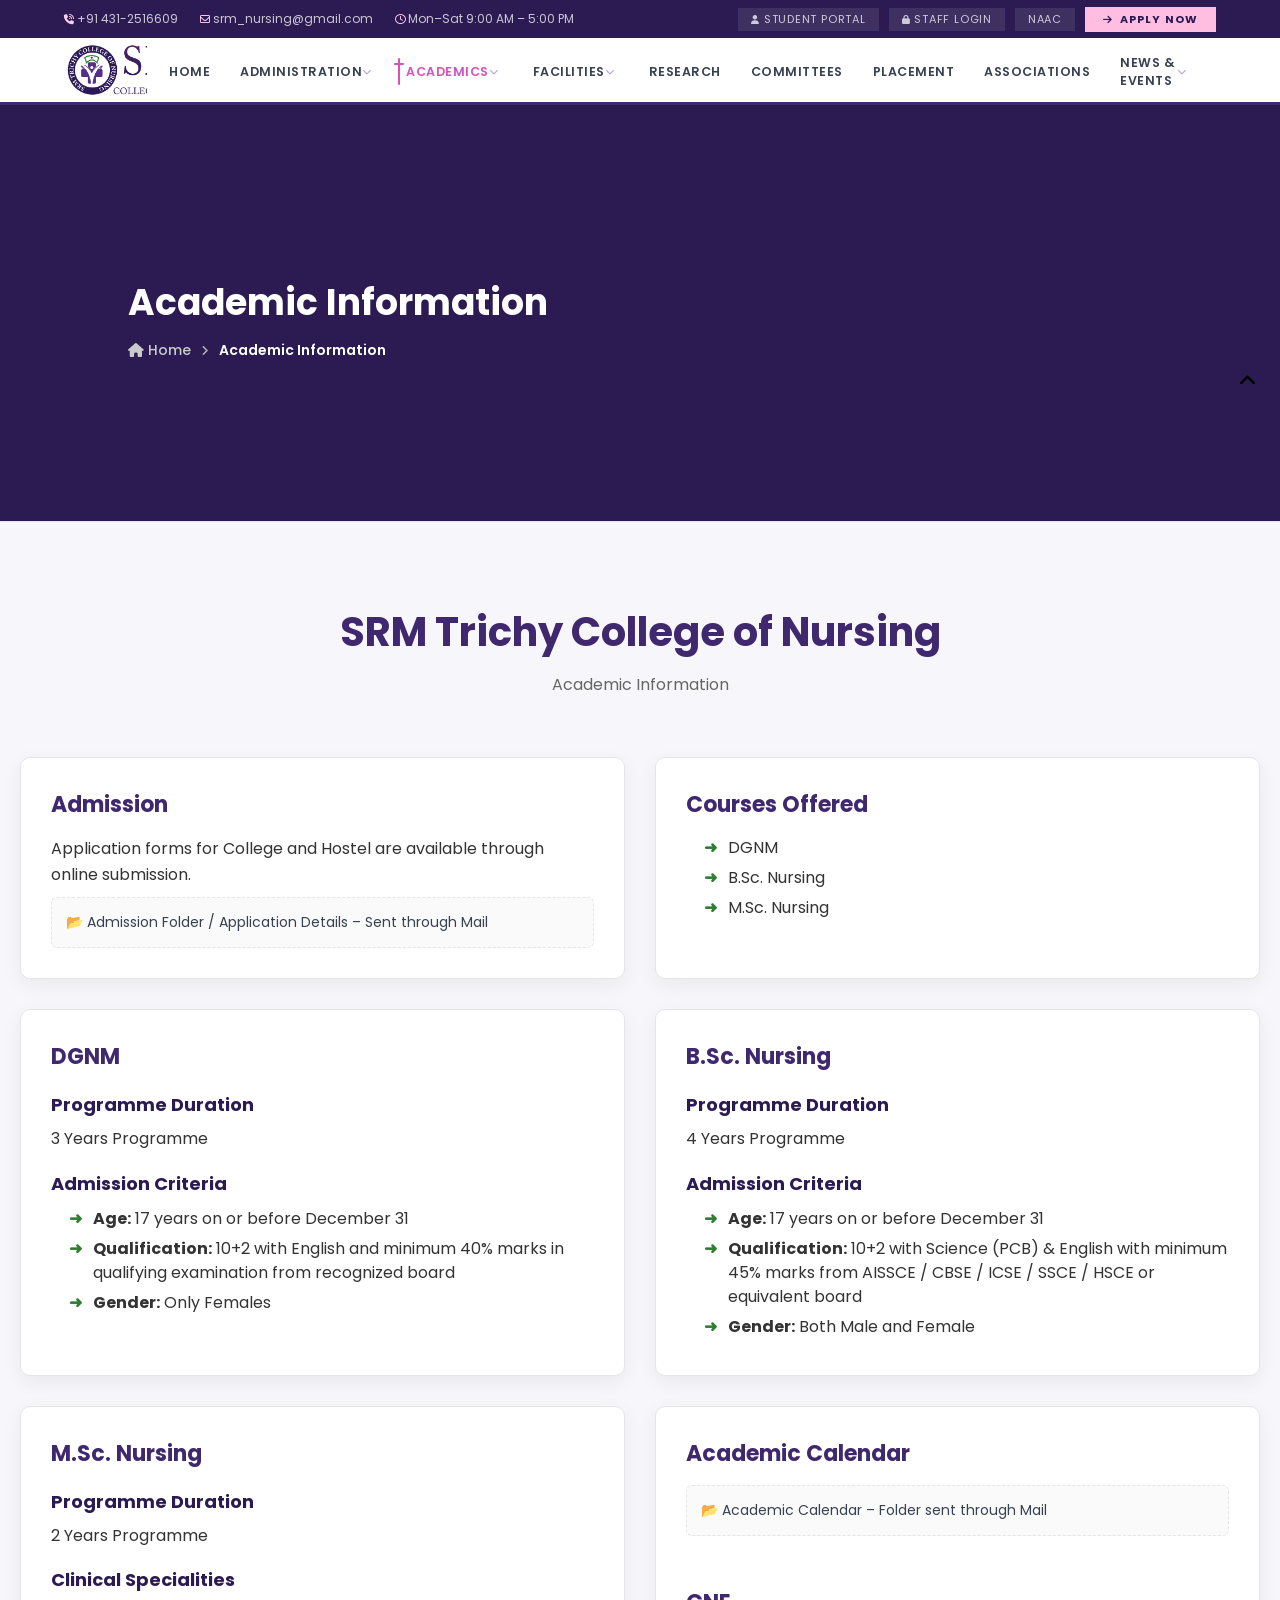
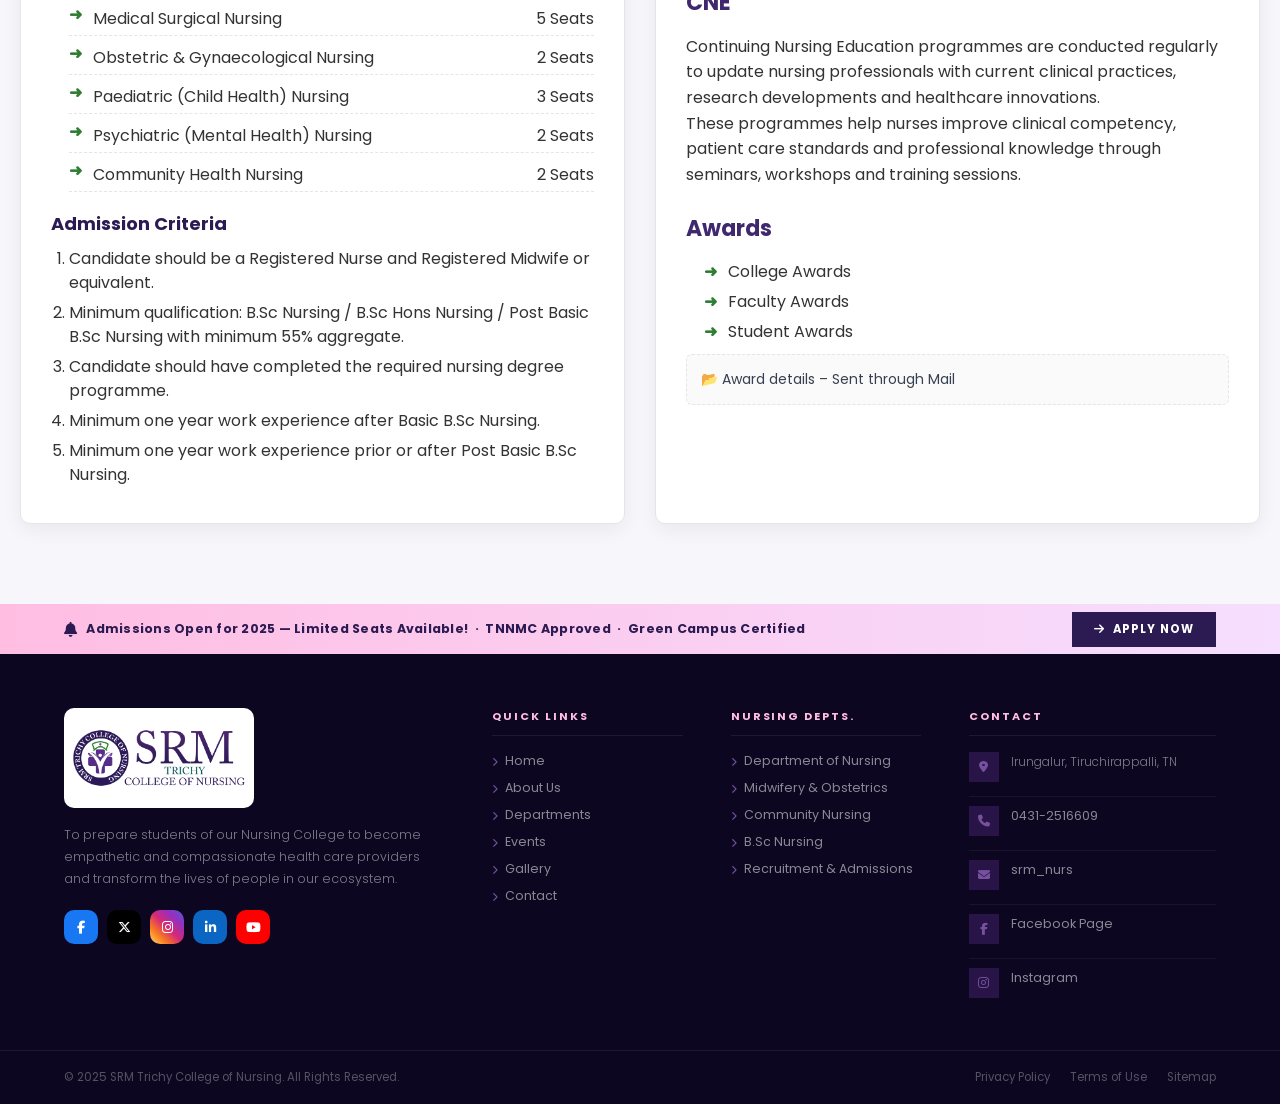
==== commit b1362dda: "Updated Pysiotherapy Images" ====
--- a/academics.html
+++ b/academics.html
@@ -202,7 +202,10 @@
   </div>
 </section>
 <!-- FOOTER -->
+<div class="social-toggle" id="social_toggle"></div>
+<!-- FOOTER -->
 <footer id="myFooter"></footer>
+<script src="./assets/js/toggleBar.js"></script>
 
 <script src="./assets/js/script.js"></script>
 <script src="./assets/js/header.js"></script>
--- a/assets/css/common/rootvalue.css
+++ b/assets/css/common/rootvalue.css
@@ -76,7 +76,7 @@
   --fac-transition:0.4s ease;
 
   --clinical-card-radius:20px;
-  --clinical-img-height:240px;
+  --clinical-img-height:340px;
   --clinical-overlay:linear-gradient(to top, rgba(0,0,0,0.65), transparent);
   --clinical-title-size:22px;
   --clinical-desc-size:14px;
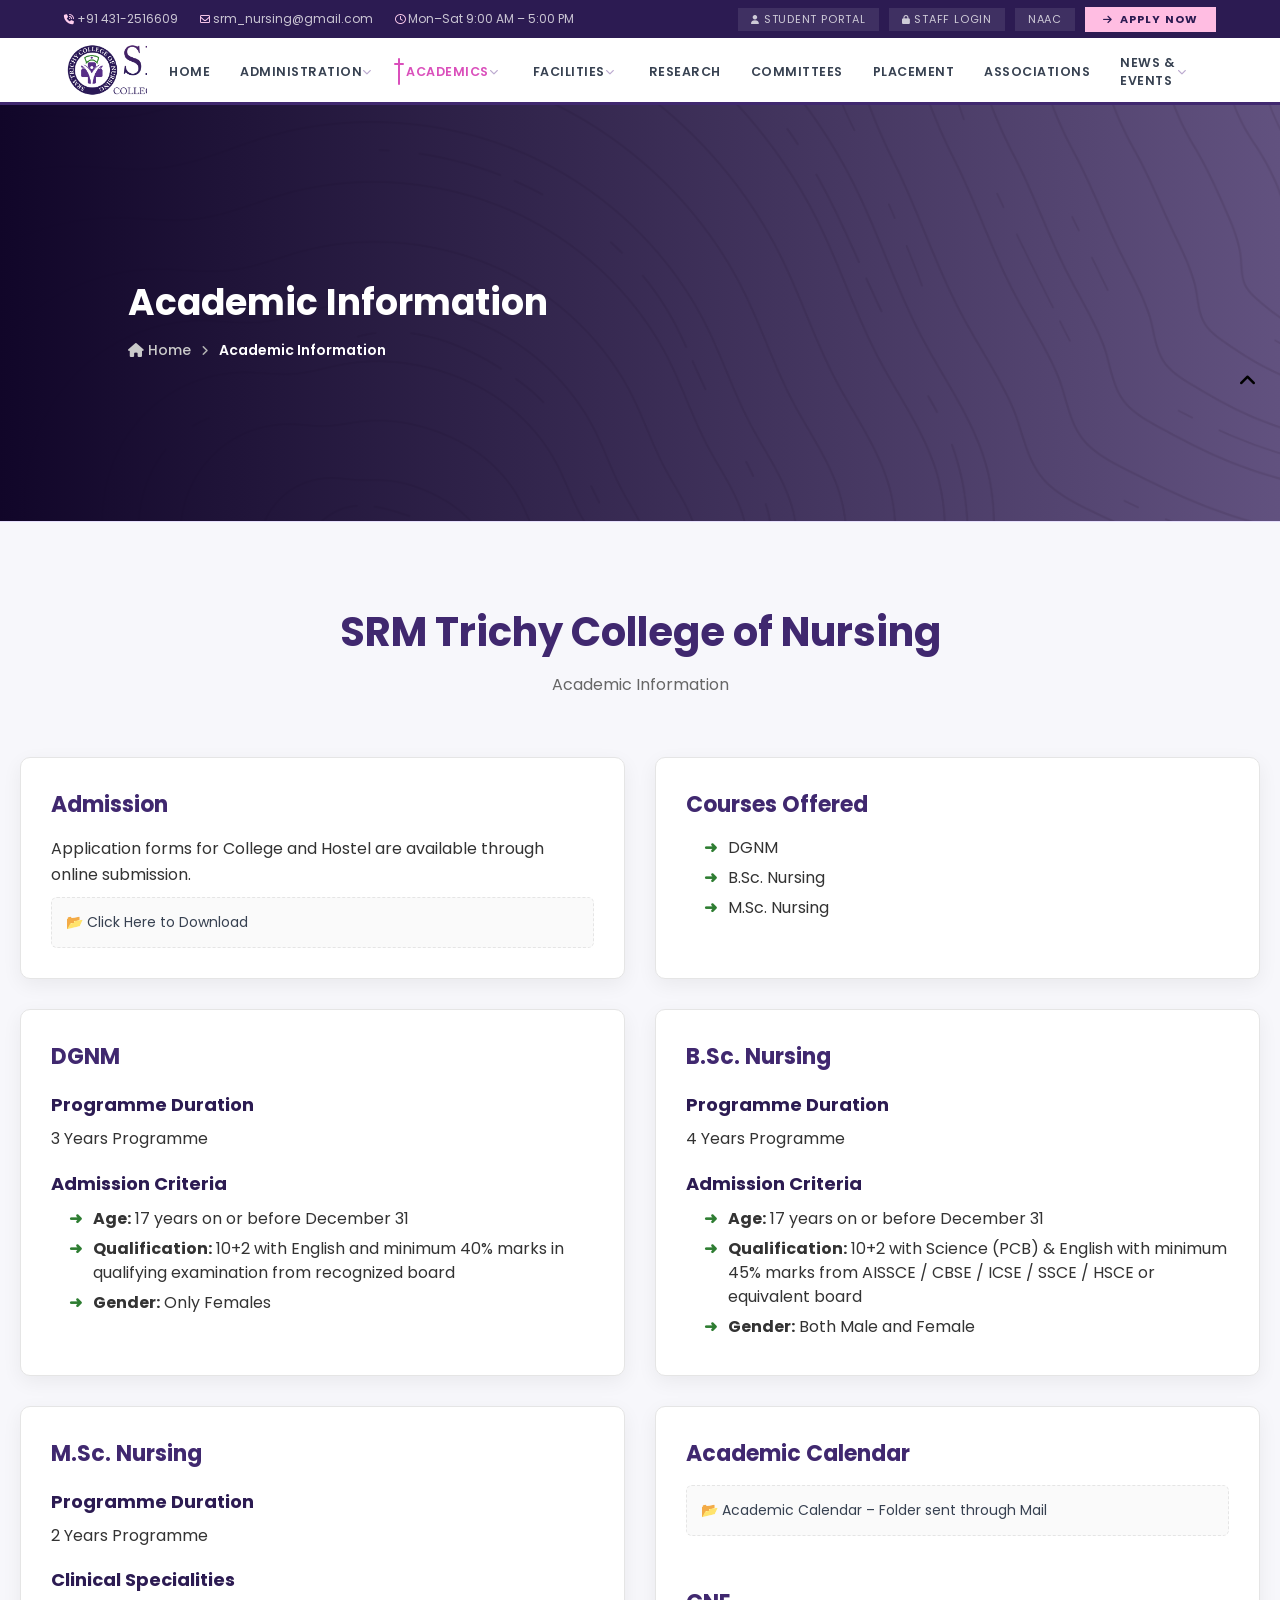
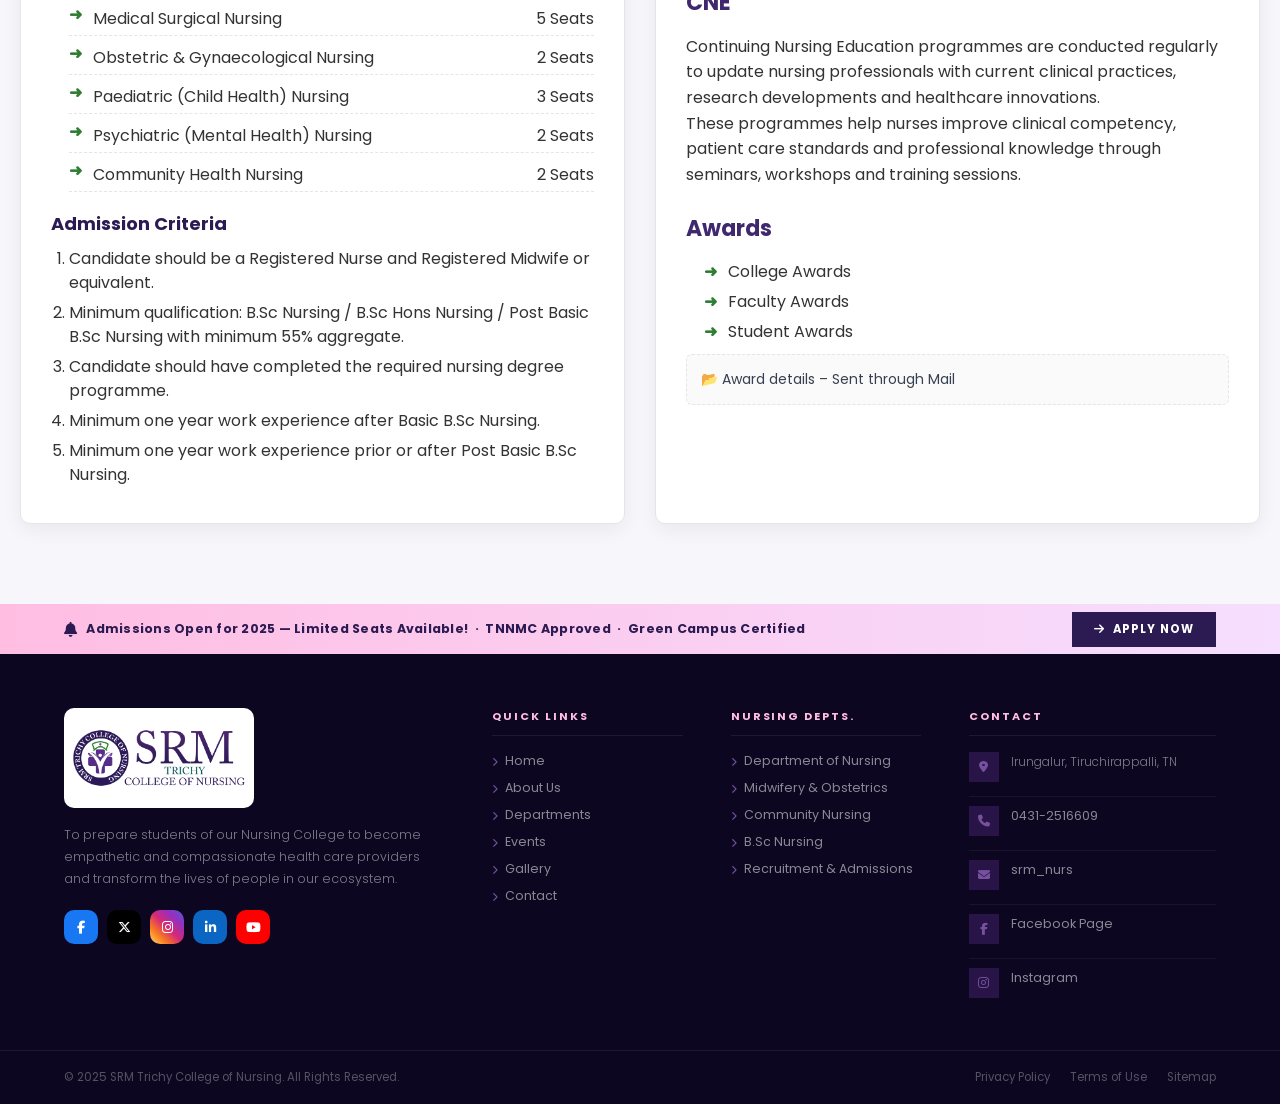
==== commit 36fb2dfe: "new all changes" ====
--- a/academics.html
+++ b/academics.html
@@ -47,9 +47,10 @@
 
       <p>Application forms for College and Hostel are available through online submission.</p>
 
-      <div class="acad-download">
-      📂 Admission Folder / Application Details – Sent through Mail
-      </div>
+        
+      <a href="./assets/pdf/ADMISSION.pdf" target="_blank">
+        <div class="acad-download">📂 Click Here to Download</div>
+      </a>
 
       </div>
 
--- a/assets/css/common/rootvalue.css
+++ b/assets/css/common/rootvalue.css
@@ -39,7 +39,7 @@
   /* Typography */
   --font-main:'Poppins',sans-serif;
   --font-cursive:'Dancing Script',cursive;
-  --font-serif:"Montserrat Alternates", sans-serif;
+  --font-serif:'Poppins',sans-serif;
   /* Motion */
   --ease:0.3s cubic-bezier(0.4,0,0.2,1);
   /* Conduct / Policy Page */
@@ -144,9 +144,23 @@
 ========================================== */
 
 .breadcrumb{
-  background:var(--primary-dark);
+  background:fixed url(../../images/bg44.jpg) no-repeat;
+  backdrop-filter:brightness(0.1);
+  background-size:cover;
   padding:170px 10% 160px;
   border-bottom:1px solid var(--border);
+}
+.breadcrumb::before {
+  content: "";
+  position: absolute;
+  inset: 0;
+  background:linear-gradient(to left,#3d2968c5,#110629); /* adjust darkness here */
+  z-index: 0;
+}
+
+.breadcrumb > * {
+  position: relative;
+  z-index: 1;
 }
 
 .breadcrumb-container{
@@ -275,4 +289,8 @@
 .x { background:#000; }
 .ig { background:linear-gradient(45deg,#feda75,#d62976,#4f5bd5); }
 .li { background:#0A66C2; }
-.yt { background:#FF0000; }+.yt { background:#FF0000; }
+a{
+  text-decoration:none;
+  color:var(--text-body);
+}
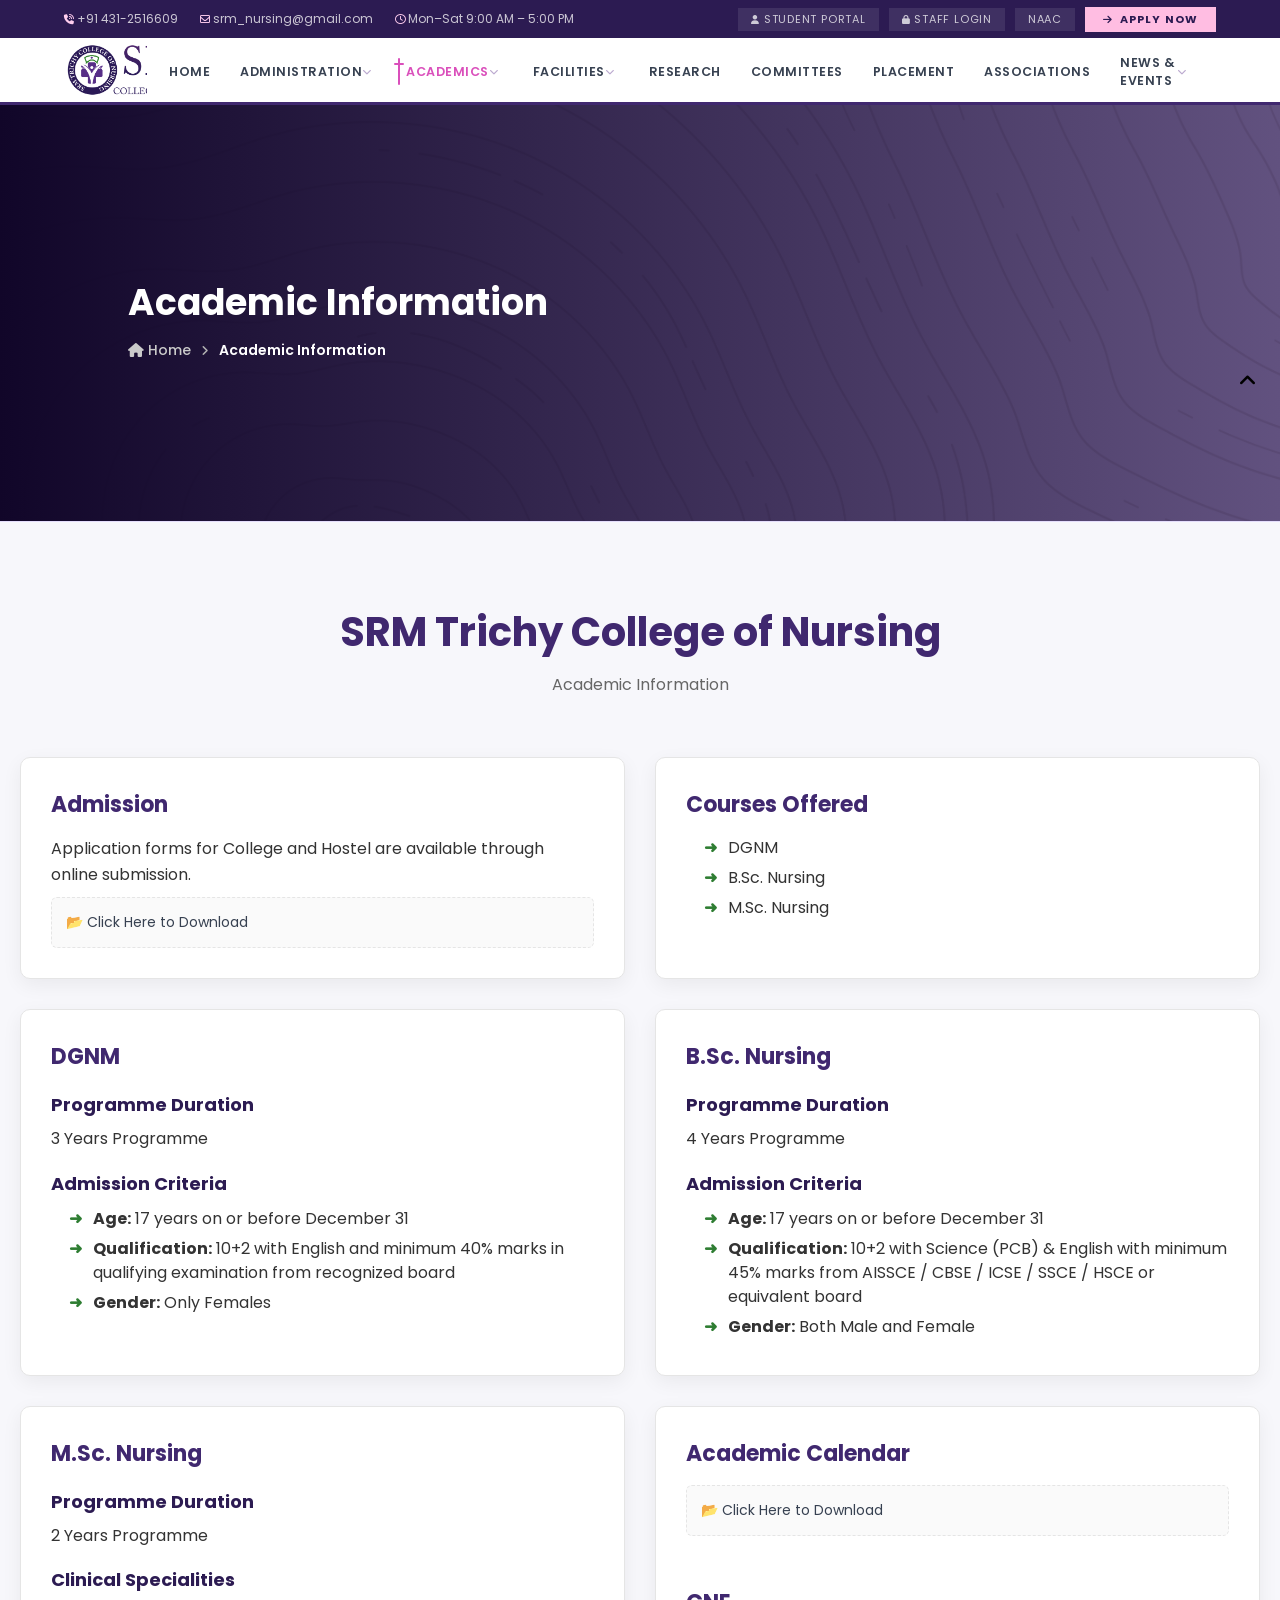
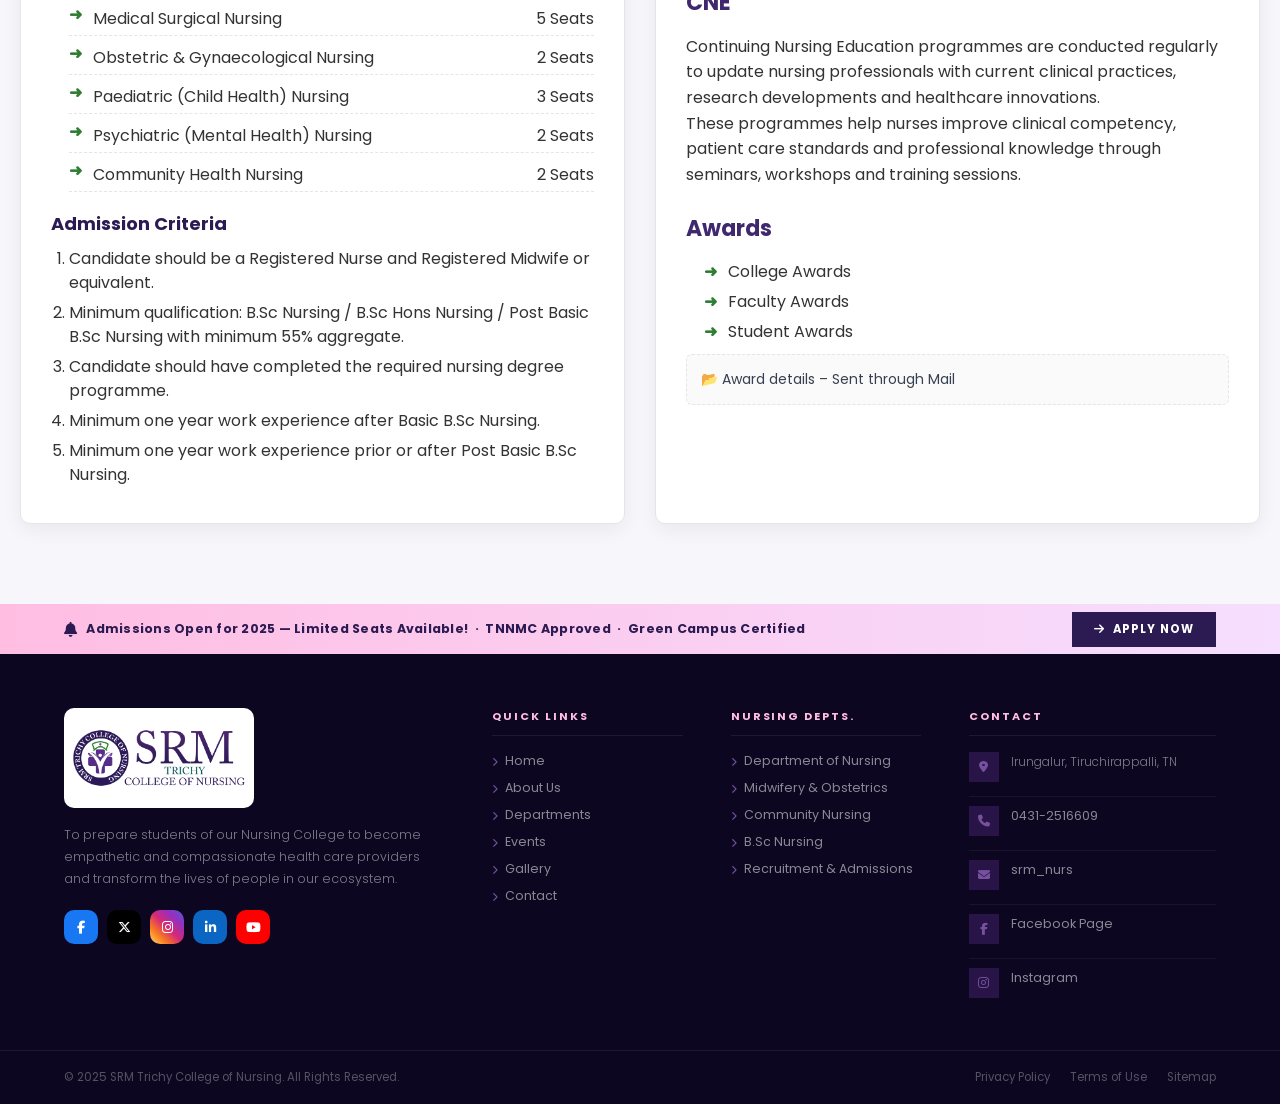
==== commit f60bf5f7: "All Changes for First Phase" ====
--- a/academics.html
+++ b/academics.html
@@ -160,9 +160,9 @@
 
       <h2>Academic Calendar</h2>
 
-      <div class="acad-download">
-      📂 Academic Calendar – Folder sent through Mail
-      </div>
+         <a href="./assets/pdf/Academic Calendar 2026.pdf" target="_blank">
+          <div class="acad-download">📂 Click Here to Download</div>
+        </a>
 
       <br><br>
 
@@ -210,5 +210,6 @@
 
 <script src="./assets/js/script.js"></script>
 <script src="./assets/js/header.js"></script>
+<script src="./assets/js/script.js"></script>
 </body>
 </html>
--- a/assets/css/common/rootvalue.css
+++ b/assets/css/common/rootvalue.css
@@ -293,4 +293,11 @@
 a{
   text-decoration:none;
   color:var(--text-body);
+}
+
+@media screen and (max-width:400px) {
+  .container{
+    padding:0px;
+    width:100%;
+  }
 }
--- a/assets/css/common/header_footer.css
+++ b/assets/css/common/header_footer.css
@@ -227,4 +227,51 @@
    display:flex;
    justify-content:space-between;
    align-items:center;
-}+}
+
+/* ══════════════════════════════════════════════
+   RESPONSIVE
+══════════════════════════════════════════════ */
+@media (max-width: 1100px) {
+  .ql-grid        { grid-template-columns: repeat(3,1fr); }
+  .prog-grid      { grid-template-columns: 1fr 1fr; }
+  .why-grid       { grid-template-columns: 1fr 1fr; }
+  .fac-grid       { grid-template-columns: 1fr 1fr; }
+  .footer-main    { grid-template-columns: 1fr 1fr; }
+}
+
+@media (max-width: 960px) {
+  .profiles,
+  .profiles:nth-child(2) { grid-template-columns: 1fr; text-align: center; gap: 32px; padding: 36px 28px; }
+  .profiles:nth-child(2) .image { order: 0; }
+  .profiles .image img { margin: 0 auto; }
+  .profiles .content::before { font-size: 64px; text-align: left; }
+  .profiles .content p:first-of-type::first-letter { font-size: 2.8em; }
+}
+
+@media (max-width: 900px) {
+  .hero-inner      { grid-template-columns: 1fr; }
+  .hero-card-wrap  { display: none; }
+  .adm-grid        { grid-template-columns: 1fr; }
+  .contact-grid    { grid-template-columns: 1fr; }
+  .c-col           { border-right: none; border-bottom: 1px solid rgba(255,255,255,.07); }
+  .notices-grid    { grid-template-columns: 1fr; }
+  .aboutSection    { grid-template-columns: 1fr; }
+  .vision-mission .combineDiv { grid-template-columns: 1fr; }
+  .management-grid { gap: 24px; }
+  .management-card { width: 240px; }
+}
+
+@media (max-width: 768px) {
+  .topbar, .tb-right { display: none; }
+  .nav-links, .nav-cta { display: none; }
+  .hamburger { display: flex; }
+  .footer-main    { grid-template-columns: 1fr; gap: 30px; }
+  .footer-alert   { height: auto; padding: 12px 5%; flex-direction: column; gap: 10px; text-align: center; }
+  .management-card { width: 100%; max-width: 320px; }
+}
+
+@media (max-width: 500px) {
+  .hero-btns  { flex-direction: column; }
+  .footer-bottom { flex-direction: column; text-align: center; }
+}
--- a/assets/css/pages/academics.css
+++ b/assets/css/pages/academics.css
@@ -100,4 +100,16 @@
 border:1px dashed var(--acad-border);
 border-radius:6px;
 font-size:14px;
+}
+
+@media screen and (max-width:400px) {
+   .acad-grid{
+      grid-template-columns:1fr;
+   }
+   .acad-speciality li{
+      flex-direction:column;
+   }
+   .acad-title-main h1{
+      font-size: 32px;
+   }
 }
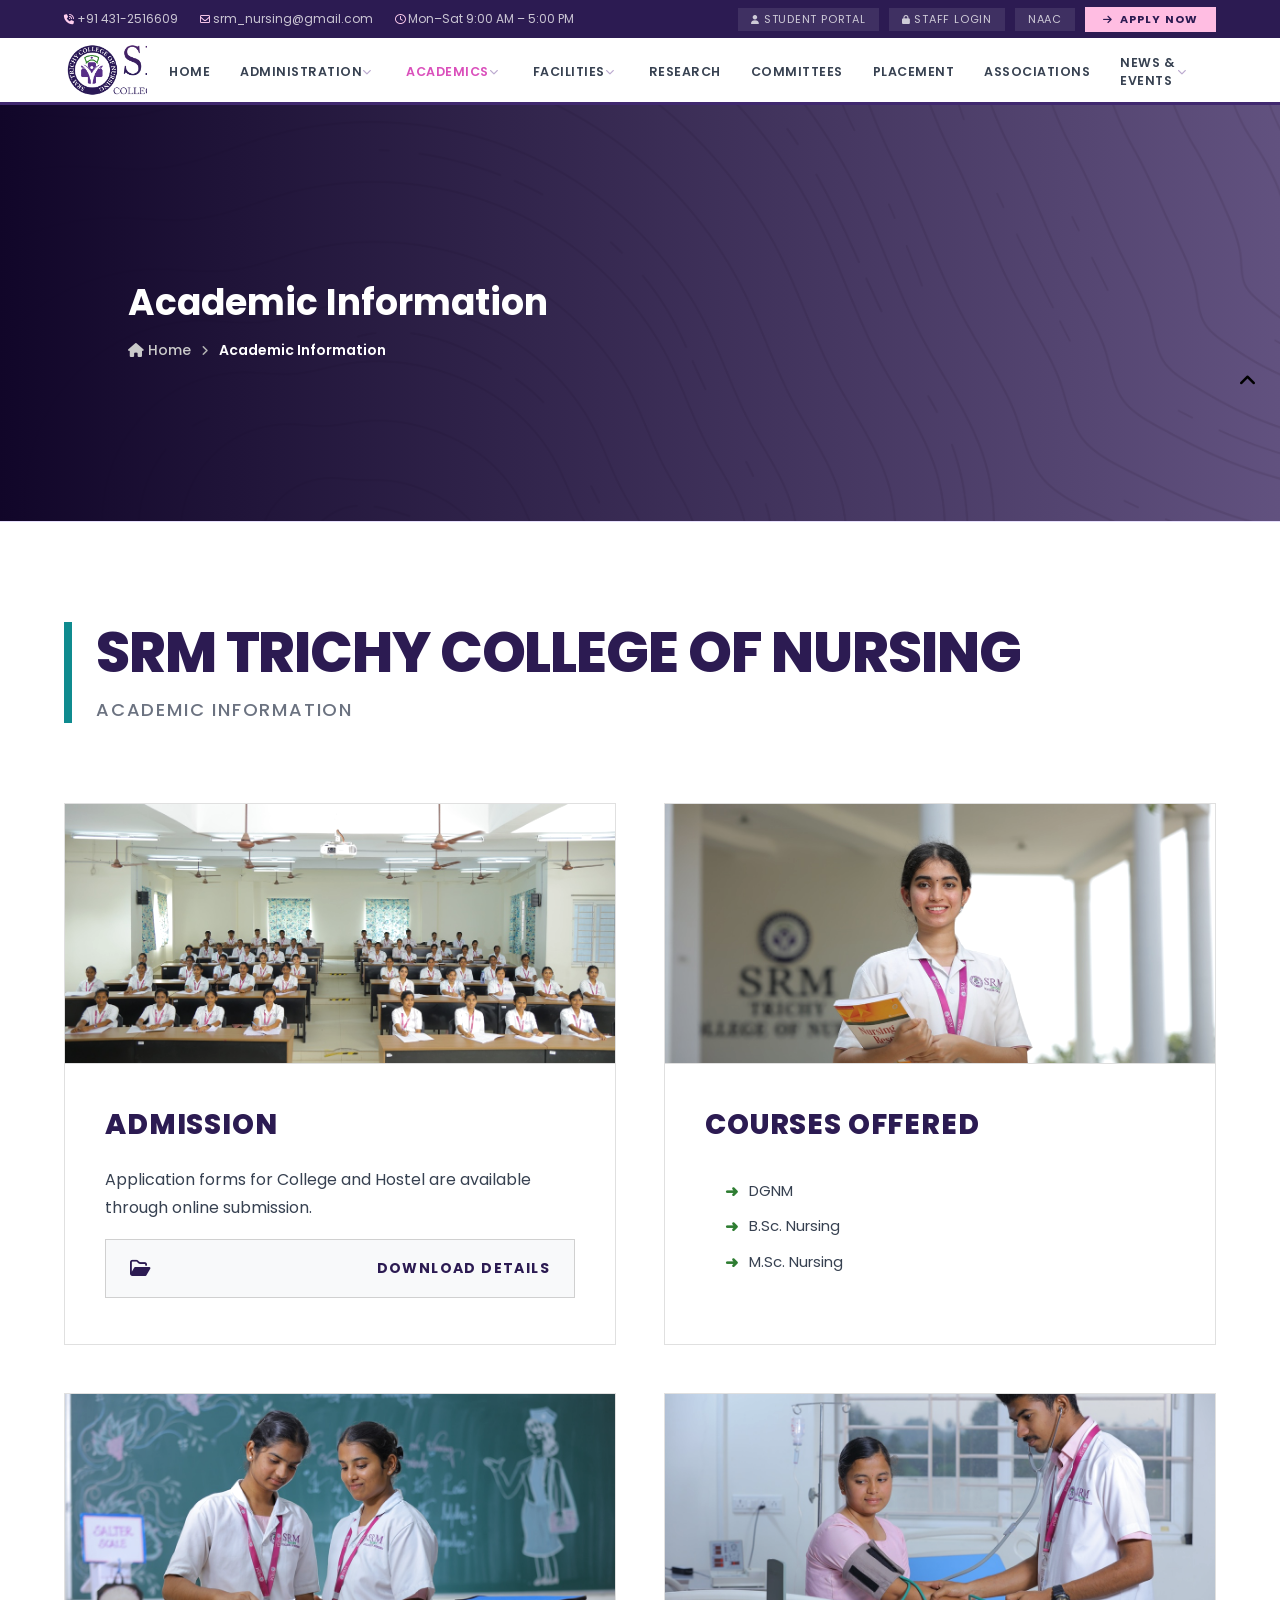
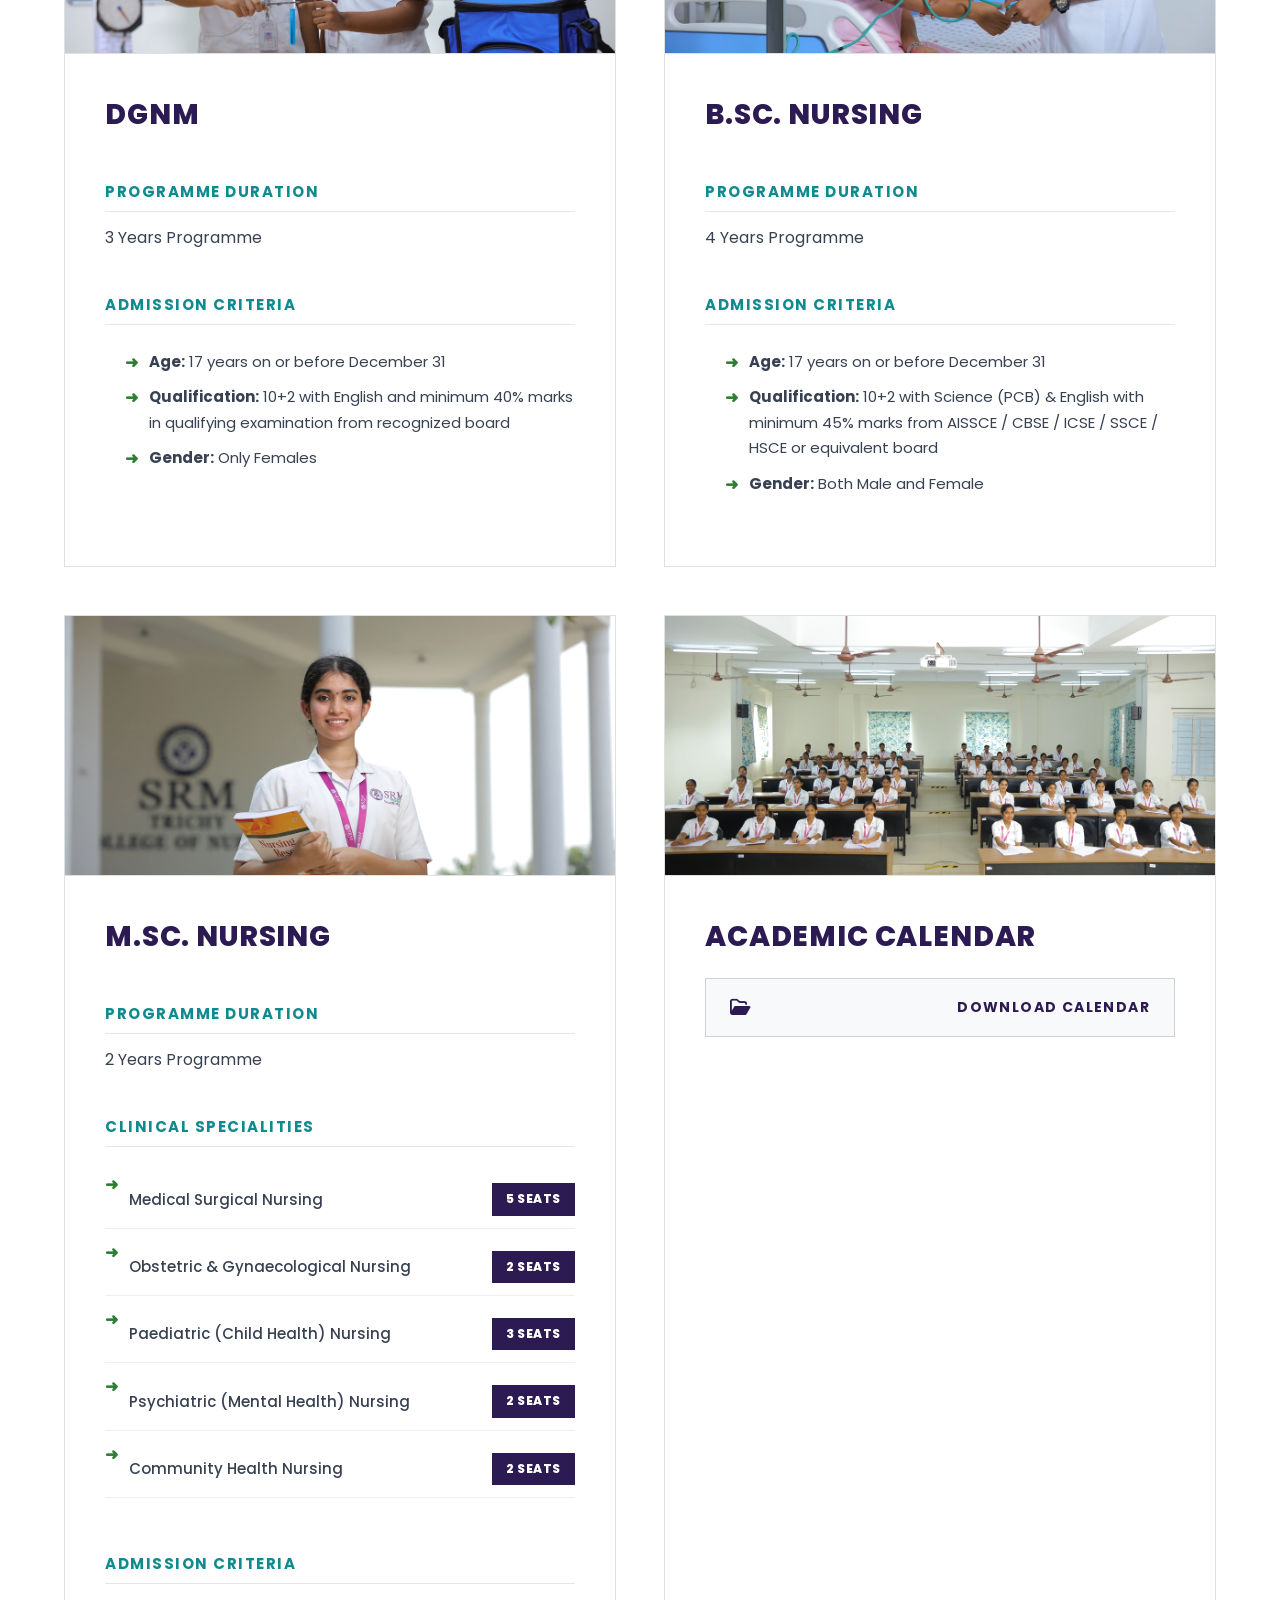
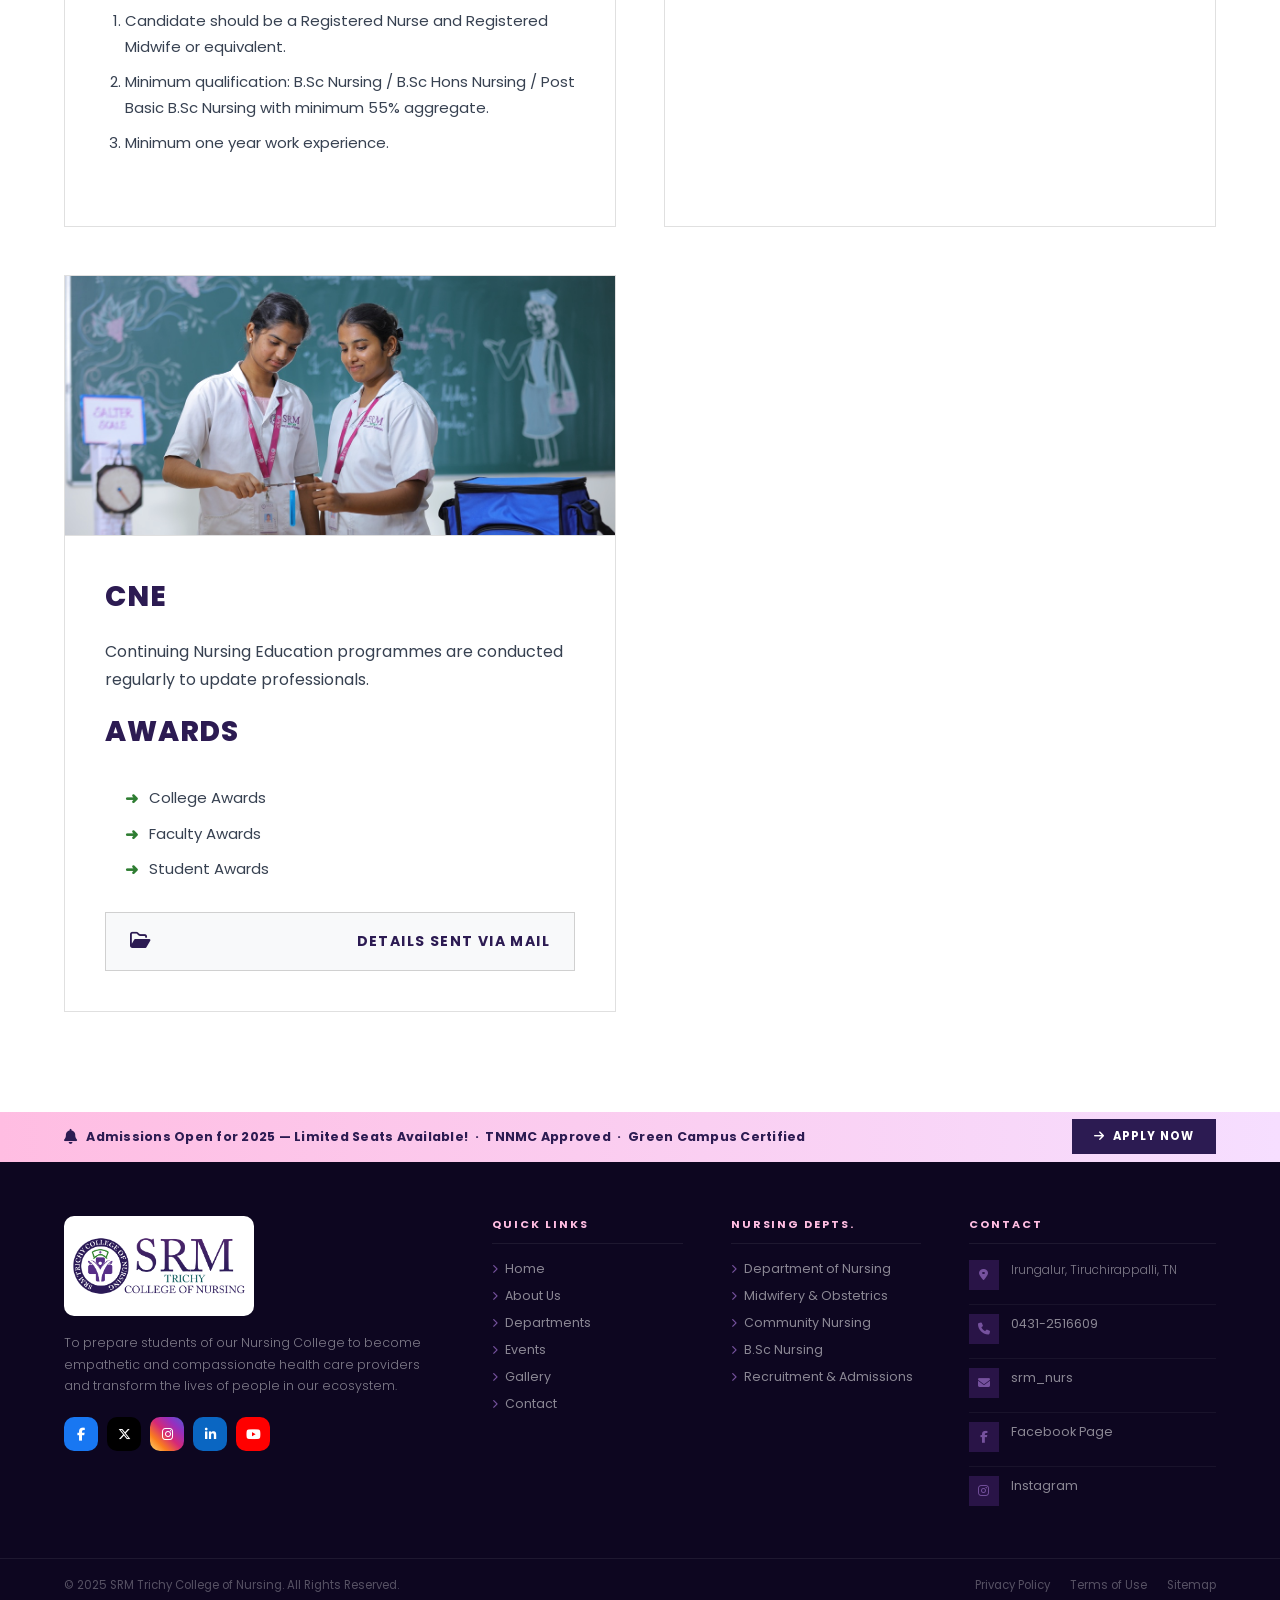
==== commit 5a36bc73: "latest" ====
--- a/academics.html
+++ b/academics.html
@@ -1,4 +1,4 @@
-<!DOCTYPE html>
+﻿<!DOCTYPE html>
 <html lang="en">
 <head>
 <meta charset="UTF-8">
@@ -43,162 +43,125 @@
     <div class="acad-grid">
       <!-- ADMISSION -->
       <div class="acad-card">
-      <h2>Admission</h2>
-
-      <p>Application forms for College and Hostel are available through online submission.</p>
-
-        
-      <a href="./assets/pdf/ADMISSION.pdf" target="_blank">
-        <div class="acad-download">📂 Click Here to Download</div>
-      </a>
-
+        <div class="acad-card-img">
+          <img src="./assets/images/banner/3.JPG" alt="Admission">
+        </div>
+        <div class="acad-card-content">
+          <h2>Admission</h2>
+          <p>Application forms for College and Hostel are available through online submission.</p>
+          <a href="./assets/pdf/ADMISSION.pdf" target="_blank">
+            <div class="acad-download"><i class="fa-regular fa-folder-open"></i> Download Details</div>
+          </a>
+        </div>
       </div>
 
       <!-- COURSES OFFERED -->
       <div class="acad-card">
-      <h2>Courses Offered</h2>
-
-      <ul>
-      <li>DGNM</li>
-      <li>B.Sc. Nursing</li>
-      <li>M.Sc. Nursing</li>
-      </ul>
-
+        <div class="acad-card-img">
+          <img src="./assets/images/banner/1.JPG" alt="Courses Offered">
+        </div>
+        <div class="acad-card-content">
+          <h2>Courses Offered</h2>
+          <ul>
+            <li>DGNM</li>
+            <li>B.Sc. Nursing</li>
+            <li>M.Sc. Nursing</li>
+          </ul>
+        </div>
       </div>
 
       <!-- DGNM -->
       <div class="acad-card">
-
-      <h2>DGNM</h2>
-
-      <h3>Programme Duration</h3>
-      <p>3 Years Programme</p>
-
-      <h3>Admission Criteria</h3>
-
-      <ul>
-      <li><strong>Age:</strong> 17 years on or before December 31</li>
-
-      <li><strong>Qualification:</strong>
-      10+2 with English and minimum 40% marks in qualifying examination from recognized board
-      </li>
-
-      <li><strong>Gender:</strong> Only Females</li>
-
-      </ul>
-
+        <div class="acad-card-img">
+          <img src="./assets/images/banner/2.JPG" alt="DGNM">
+        </div>
+        <div class="acad-card-content">
+          <h2>DGNM</h2>
+          <h3>Programme Duration</h3>
+          <p>3 Years Programme</p>
+          <h3>Admission Criteria</h3>
+          <ul>
+            <li><strong>Age:</strong> 17 years on or before December 31</li>
+            <li><strong>Qualification:</strong> 10+2 with English and minimum 40% marks in qualifying examination from recognized board</li>
+            <li><strong>Gender:</strong> Only Females</li>
+          </ul>
+        </div>
       </div>
 
       <!-- BSC NURSING -->
       <div class="acad-card">
-
-      <h2>B.Sc. Nursing</h2>
-
-      <h3>Programme Duration</h3>
-      <p>4 Years Programme</p>
-
-      <h3>Admission Criteria</h3>
-
-      <ul>
-
-      <li><strong>Age:</strong> 17 years on or before December 31</li>
-
-      <li>
-      <strong>Qualification:</strong>
-      10+2 with Science (PCB) & English with minimum 45% marks from AISSCE / CBSE / ICSE / SSCE / HSCE or equivalent board
-      </li>
-
-      <li><strong>Gender:</strong> Both Male and Female</li>
-
-      </ul>
-
+        <div class="acad-card-img">
+          <img src="./assets/images/banner/4.JPG" alt="B.Sc. Nursing">
+        </div>
+        <div class="acad-card-content">
+          <h2>B.Sc. Nursing</h2>
+          <h3>Programme Duration</h3>
+          <p>4 Years Programme</p>
+          <h3>Admission Criteria</h3>
+          <ul>
+            <li><strong>Age:</strong> 17 years on or before December 31</li>
+            <li><strong>Qualification:</strong> 10+2 with Science (PCB) & English with minimum 45% marks from AISSCE / CBSE / ICSE / SSCE / HSCE or equivalent board</li>
+            <li><strong>Gender:</strong> Both Male and Female</li>
+          </ul>
+        </div>
       </div>
 
       <!-- MSC NURSING -->
       <div class="acad-card">
-
-      <h2>M.Sc. Nursing</h2>
-
-      <h3>Programme Duration</h3>
-      <p>2 Years Programme</p>
-
-      <h3>Clinical Specialities</h3>
-
-      <ul class="acad-speciality">
-      <li>Medical Surgical Nursing <span>5 Seats</span></li>
-      <li>Obstetric & Gynaecological Nursing <span>2 Seats</span></li>
-      <li>Paediatric (Child Health) Nursing <span>3 Seats</span></li>
-      <li>Psychiatric (Mental Health) Nursing <span>2 Seats</span></li>
-      <li>Community Health Nursing <span>2 Seats</span></li>
-      </ul>
-
-      <h3>Admission Criteria</h3>
-
-      <ol>
-
-      <li>Candidate should be a Registered Nurse and Registered Midwife or equivalent.</li>
-
-      <li>
-      Minimum qualification:
-      B.Sc Nursing / B.Sc Hons Nursing / Post Basic B.Sc Nursing with minimum 55% aggregate.
-      </li>
-
-      <li>Candidate should have completed the required nursing degree programme.</li>
-
-      <li>Minimum one year work experience after Basic B.Sc Nursing.</li>
-
-      <li>
-      Minimum one year work experience prior or after Post Basic B.Sc Nursing.
-      </li>
-
-      </ol>
-
+        <div class="acad-card-img">
+          <img src="./assets/images/banner/1.JPG" alt="M.Sc. Nursing">
+        </div>
+        <div class="acad-card-content">
+          <h2>M.Sc. Nursing</h2>
+          <h3>Programme Duration</h3>
+          <p>2 Years Programme</p>
+          <h3>Clinical Specialities</h3>
+          <ul class="acad-speciality">
+            <li>Medical Surgical Nursing <span>5 Seats</span></li>
+            <li>Obstetric & Gynaecological Nursing <span>2 Seats</span></li>
+            <li>Paediatric (Child Health) Nursing <span>3 Seats</span></li>
+            <li>Psychiatric (Mental Health) Nursing <span>2 Seats</span></li>
+            <li>Community Health Nursing <span>2 Seats</span></li>
+          </ul>
+          <h3>Admission Criteria</h3>
+          <ol>
+            <li>Candidate should be a Registered Nurse and Registered Midwife or equivalent.</li>
+            <li>Minimum qualification: B.Sc Nursing / B.Sc Hons Nursing / Post Basic B.Sc Nursing with minimum 55% aggregate.</li>
+            <li>Minimum one year work experience.</li>
+          </ol>
+        </div>
       </div>
 
       <!-- ACADEMIC CALENDAR -->
       <div class="acad-card">
-
-      <h2>Academic Calendar</h2>
-
-         <a href="./assets/pdf/Academic Calendar 2026.pdf" target="_blank">
-          <div class="acad-download">📂 Click Here to Download</div>
-        </a>
-
-      <br><br>
-
-      <h2>CNE</h2>
-
-      <p>
-      Continuing Nursing Education programmes are conducted regularly to update nursing professionals with current clinical practices, research developments and healthcare innovations.
-      </p>
-
-      <p>
-      These programmes help nurses improve clinical competency, patient care standards and professional knowledge through seminars, workshops and training sessions.
-      </p>
-
-        <br>
-        <h2>Awards</h2>
-
-        <ul>
-
-        <li>College Awards</li>
-
-        <li>Faculty Awards</li>
-
-        <li>Student Awards</li>
-
-        </ul>
-
-        <div class="acad-download">
-        📂 Award details – Sent through Mail
+        <div class="acad-card-img">
+          <img src="./assets/images/banner/3.JPG" alt="Academic Calendar">
         </div>
-
+        <div class="acad-card-content">
+          <h2>Academic Calendar</h2>
+          <a href="./assets/pdf/Academic Calendar 2026.pdf" target="_blank">
+            <div class="acad-download"><i class="fa-regular fa-folder-open"></i> Download Calendar</div>
+          </a>
         </div>
-
       </div>
 
-      <!-- AWARDS -->
-      
+      <!-- EVENTS & AWARDS -->
+      <div class="acad-card">
+        <div class="acad-card-img">
+          <img src="./assets/images/banner/2.JPG" alt="Events & Awards">
+        </div>
+        <div class="acad-card-content">
+          <h2>CNE</h2>
+          <p>Continuing Nursing Education programmes are conducted regularly to update professionals.</p>
+          <h2>Awards</h2>
+          <ul>
+            <li>College Awards</li>
+            <li>Faculty Awards</li>
+            <li>Student Awards</li>
+          </ul>
+          <div class="acad-download"><i class="fa-regular fa-folder-open"></i> Details Sent via Mail</div>
+        </div>
+      </div>
     </div>
   </div>
 </section>
@@ -208,7 +171,6 @@
 <footer id="myFooter"></footer>
 <script src="./assets/js/toggleBar.js"></script>
 
-<script src="./assets/js/script.js"></script>
 <script src="./assets/js/header.js"></script>
 <script src="./assets/js/script.js"></script>
 </body>
--- a/assets/css/common/header_footer.css
+++ b/assets/css/common/header_footer.css
@@ -82,7 +82,7 @@
 #navbar { justify-content: center;position:sticky;top:0;}
 #navbar a i, #mobileNav a i { color: var(--accent); font-size: 9px; width: 14px; }
 
-.nav-links { display: flex; list-style: none; flex: 1; justify-content: center; }
+.nav-links { display: flex; list-style: none; flex: 1; justify-content: center; flex-wrap: nowrap; }
 .nav-links li { position: relative; }
 .nav-links li > a { display: flex; align-items: center;margin-right:30px; padding:0;height:30px; font-size: 12.5px; font-weight: 600; letter-spacing: .04em; text-transform: uppercase; color: var(--text-body); text-decoration: none; margin-bottom: -3px; transition: color var(--ease), border-color var(--ease); }
 .nav-links li > a:hover, .nav-links li > a.active { 
@@ -90,7 +90,7 @@
   color:#da4fbb;
 }
 
-.nav-links li > a.active::before{
+/* .nav-links li > a.active::before{
   content:'';
   position:absolute;
   top:5%;
@@ -111,7 +111,7 @@
   width:10px;
   background:#da4fbb;
   transition:4s;
-}
+} */
 .chevron { font-size: 8px; opacity: .5; }
 
 .dropdown { display: none; position: absolute; top: 100%; left: 0; background: var(--white); min-width: 250px; border: 1px solid var(--border); border-top: 3px solid var(--accent); z-index: 9999; animation: dropIn .2s ease; }
@@ -220,7 +220,7 @@
 .mobile-nav.open { transform: translateX(0); right: 0; }
 .mobile-nav a { display: block; padding: 11px 0; font-size: 13.5px; font-weight: 500; color: var(--text-body); text-decoration: none; border-bottom: 1px solid var(--border); }
 .mobile-nav a:hover { color: var(--primary-light); }
-.mobile-group .dropdown { display: none; position: relative; border: none; min-width: auto; animation: none; }
+.mobile-group .dropdown { display: none; position: relative; top: auto; left: auto; border: none; border-top: none; min-width: auto; box-shadow: none; animation: none; z-index: auto; }
 .mobile-group.open .dropdown { display: block; }
 
 .submenu-item>a>div{
--- a/assets/css/pages/academics.css
+++ b/assets/css/pages/academics.css
@@ -1,115 +1,213 @@
 /* ======================================
-   ACADEMIC PAGE
+   ACADEMIC PAGE - SHARP MODERN DESIGN
 ====================================== */
 
-.acad-section{
-padding:var(--acad-section-padding);
-background:var(--acad-soft);
-}
-
-.acad-container{
-max-width:1300px;
-margin:auto;
+.acad-section {
+  padding: 100px 5%;
+  background: #ffffff;
+  position: relative;
+}
+
+.acad-container {
+  max-width: 1300px;
+  margin: auto;
 }
 
 /* TITLE */
-
-.acad-title-main{
-text-align:center;
-margin-bottom:60px;
-}
-
-.acad-title-main h1{
-font-size:40px;
-color:var(--acad-primary);
-margin-bottom:10px;
-}
-
-.acad-title-main p{
-color:#666;
-font-size:16px;
+.acad-title-main {
+  text-align: left;
+  margin-bottom: 80px;
+  border-left: 8px solid var(--accent-vivid);
+  padding-left: 24px;
+}
+
+.acad-title-main h1 {
+  font-family: var(--font-serif);
+  font-size: clamp(36px, 5vw, 56px);
+  color: var(--primary-dark);
+  font-weight: 800;
+  line-height: 1.1;
+  text-transform: uppercase;
+  letter-spacing: -0.02em;
+}
+
+.acad-title-main p {
+  color: var(--text-muted);
+  font-size: 18px;
+  font-weight: 500;
+  letter-spacing: 0.1em;
+  text-transform: uppercase;
+  margin-top: 12px;
 }
 
 /* GRID */
-
-.acad-grid{
-display:grid;
-grid-template-columns:repeat(auto-fit,minmax(520px,1fr));
-gap:30px;
-}
-
-/* CARD */
-
-.acad-card{
-background:var(--acad-bg);
-padding:30px;
-border-radius:var(--acad-radius);
-box-shadow:var(--acad-shadow);
-border:1px solid var(--acad-border);
-}
-
-.acad-card h2{
-color:var(--acad-primary);
-margin-bottom:15px;
-font-size:22px;
-}
-
-.acad-card h3{
-margin-top:18px;
-margin-bottom:8px;
-font-size:18px;
-color:var(--acad-primary-dark);
-}
-
-.acad-card p{
-color:var(--acad-text);
-line-height:1.6;
+.acad-grid {
+  display: grid;
+  grid-template-columns: repeat(auto-fit, minmax(360px, 1fr));
+  gap: 48px;
+}
+
+/* SHARP CARD */
+.acad-card {
+  background: #ffffff;
+  border: 1px solid #e0e0e0;
+  position: relative;
+  transition: transform 0.3s cubic-bezier(0.25, 1, 0.5, 1), box-shadow 0.3s cubic-bezier(0.25, 1, 0.5, 1), border-color 0.3s ease;
+  display: flex;
+  flex-direction: column;
+}
+
+/* Geometric Hover Shadow */
+.acad-card:hover {
+  transform: translate(-8px, -8px);
+  box-shadow: 16px 16px 0px var(--primary-dark);
+  border-color: var(--primary-dark);
+}
+
+.acad-card-img {
+  width: 100%;
+  height: 260px;
+  overflow: hidden;
+  position: relative;
+  background: var(--light-bg);
+  border-bottom: 1px solid #e0e0e0;
+  transition: border-color 0.3s ease;
+}
+
+.acad-card:hover .acad-card-img {
+  border-bottom-color: var(--primary-dark);
+}
+
+.acad-card-img img {
+  width: 100%;
+  height: 100%;
+  object-fit: cover;
+  transition: transform 0.8s cubic-bezier(0.2, 1, 0.3, 1), filter 0.8s;
+  filter: grayscale(15%) contrast(1.05);
+}
+
+.acad-card:hover .acad-card-img img {
+  transform: scale(1.12);
+  filter: grayscale(0%) contrast(1.1);
+}
+
+.acad-card-content {
+  padding: 40px;
+  flex: 1;
+  display: flex;
+  flex-direction: column;
+}
+
+.acad-card h2 {
+  color: var(--primary-dark);
+  font-family: var(--font-serif);
+  font-size: 28px;
+  font-weight: 800;
+  margin-bottom: 20px;
+  text-transform: uppercase;
+  letter-spacing: 0.03em;
+}
+
+.acad-card h3 {
+  margin-top: 24px;
+  margin-bottom: 12px;
+  font-size: 15px;
+  color: var(--accent-vivid);
+  text-transform: uppercase;
+  letter-spacing: 0.1em;
+  font-weight: 700;
+  border-bottom: 1px solid rgba(0,0,0,0.1);
+  padding-bottom: 8px;
+}
+
+.acad-card p {
+  color: var(--text-body);
+  line-height: 1.8;
+  font-size: 16px;
+  margin-bottom: 16px;
 }
 
 .acad-card ul,
-.acad-card ol{
-padding-left:18px;
-margin-top:10px;
-}
-
-.acad-card li{
-margin-bottom:6px;
-line-height:1.5;
-color:var(--acad-text);
+.acad-card ol {
+  padding-left: 20px;
+  margin-top: 12px;
+  margin-bottom: 20px;
+}
+
+.acad-card li {
+  margin-bottom: 10px;
+  line-height: 1.7;
+  color: var(--text-body);
+  font-size: 15px;
+  position: relative;
 }
 
 /* SPECIALITY LIST */
-
-.acad-speciality{
-margin-top:10px;
-}
-
-.acad-speciality li{
-display:flex;
-justify-content:space-between;
-border-bottom:1px dashed var(--acad-border);
-padding:4px 0;
-}
-
-/* DOWNLOAD BOX */
-
-.acad-download{
-margin-top:10px;
-padding:14px;
-background:#fafafa;
-border:1px dashed var(--acad-border);
-border-radius:6px;
-font-size:14px;
-}
-
-@media screen and (max-width:400px) {
-   .acad-grid{
-      grid-template-columns:1fr;
-   }
-   .acad-speciality li{
-      flex-direction:column;
-   }
-   .acad-title-main h1{
-      font-size: 32px;
-   }
+.acad-speciality {
+  margin-top: 16px;
+  list-style: none;
+  padding-left: 0 !important;
+}
+
+.acad-speciality li {
+  display: flex;
+  justify-content: space-between;
+  align-items: center;
+  border-bottom: 1px solid #eee;
+  padding: 12px 0;
+  font-weight: 500;
+}
+
+.acad-speciality li span {
+  background: var(--primary-dark);
+  color: #fff;
+  padding: 6px 14px;
+  font-size: 12px;
+  font-weight: 800;
+  letter-spacing: 0.05em;
+  text-transform: uppercase;
+}
+
+/* SHARP DOWNLOAD BUTTON */
+.acad-download {
+  margin-top: auto;
+  padding: 18px 24px;
+  background: #f8f9fa;
+  border: 1px solid #d0d0d0;
+  font-size: 14px;
+  font-weight: 700;
+  text-transform: uppercase;
+  letter-spacing: 0.1em;
+  color: var(--primary-dark);
+  display: flex;
+  align-items: center;
+  justify-content: space-between;
+  transition: all 0.3s ease;
+  cursor: pointer;
+}
+
+a {
+  text-decoration: none;
+}
+
+.acad-download:hover {
+  background: var(--accent-vivid);
+  color: #fff;
+  border-color: var(--accent-vivid);
+}
+
+.acad-download i {
+  font-size: 18px;
+}
+
+@media screen and (max-width: 768px) {
+  .acad-grid {
+    grid-template-columns: 1fr;
+    gap: 32px;
+  }
+  .acad-title-main {
+    margin-bottom: 40px;
+    padding-left: 16px;
+    border-left-width: 6px;
+  }
 }
